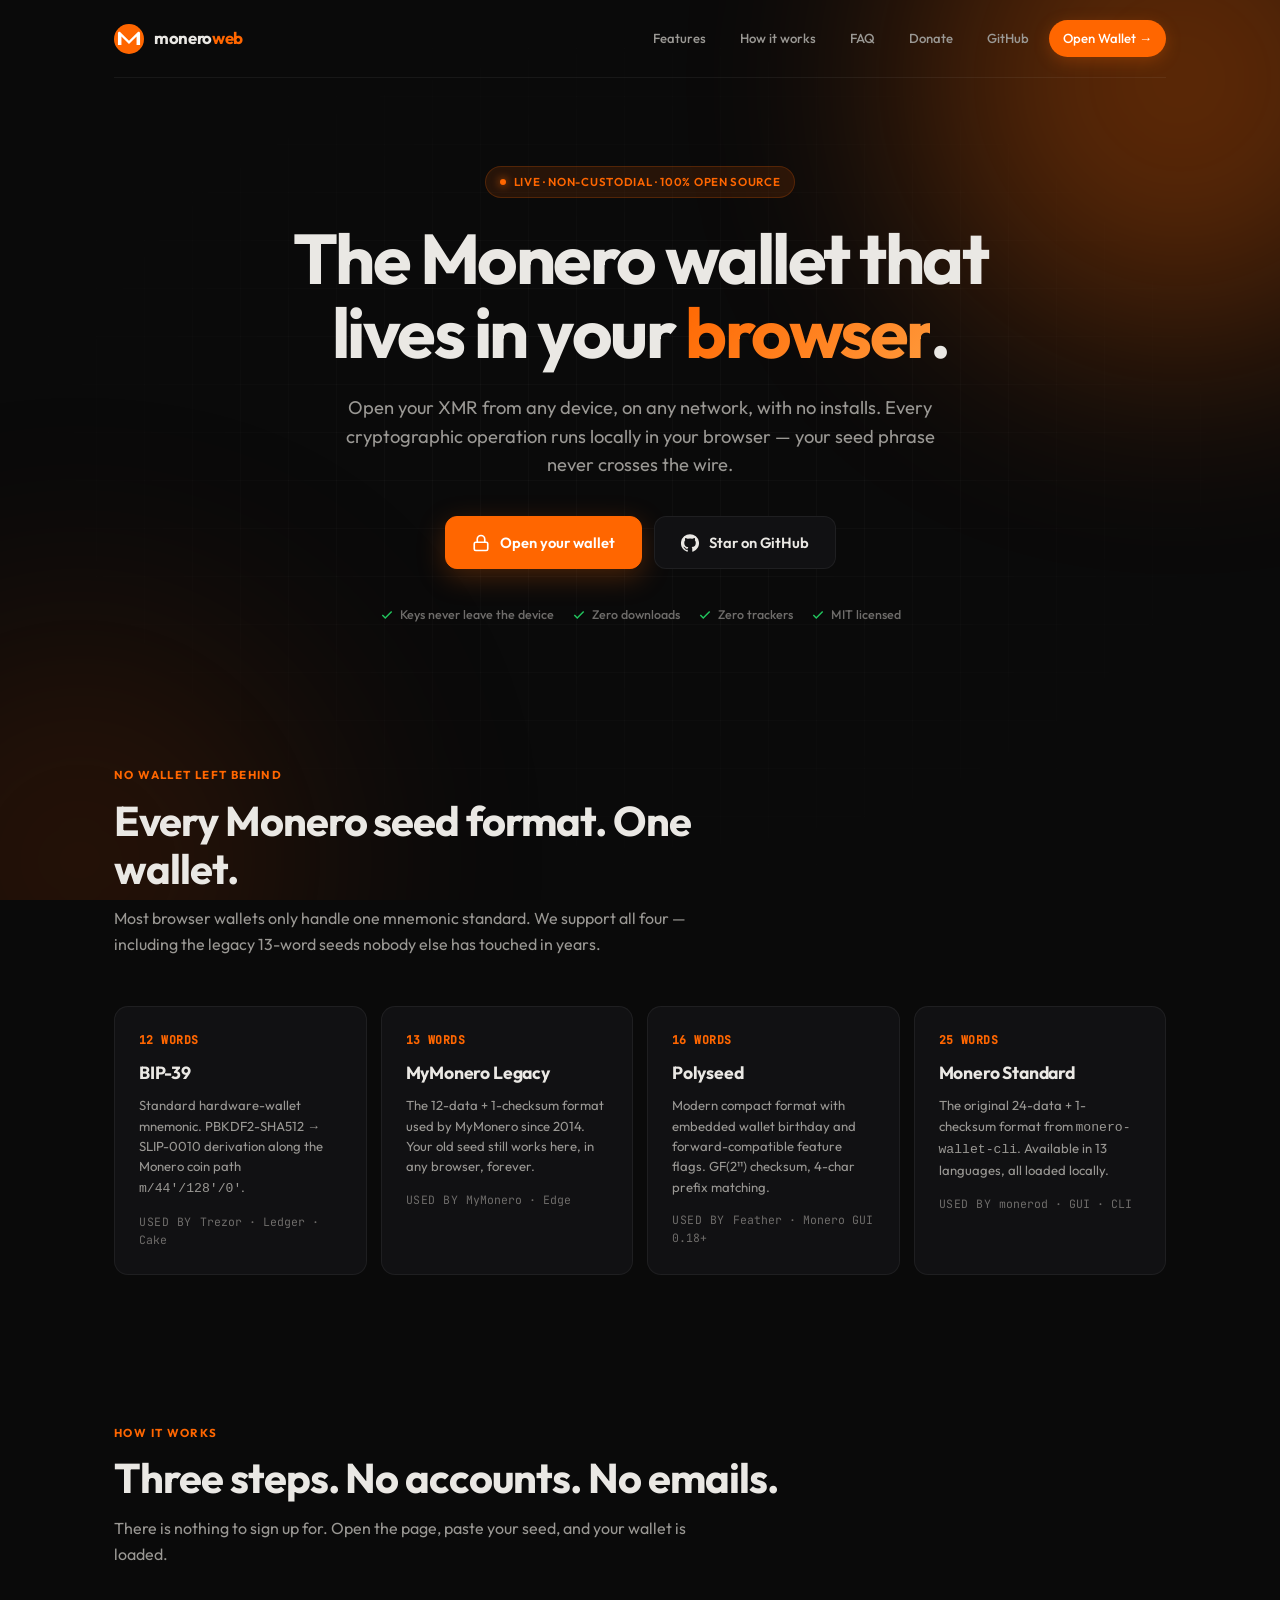
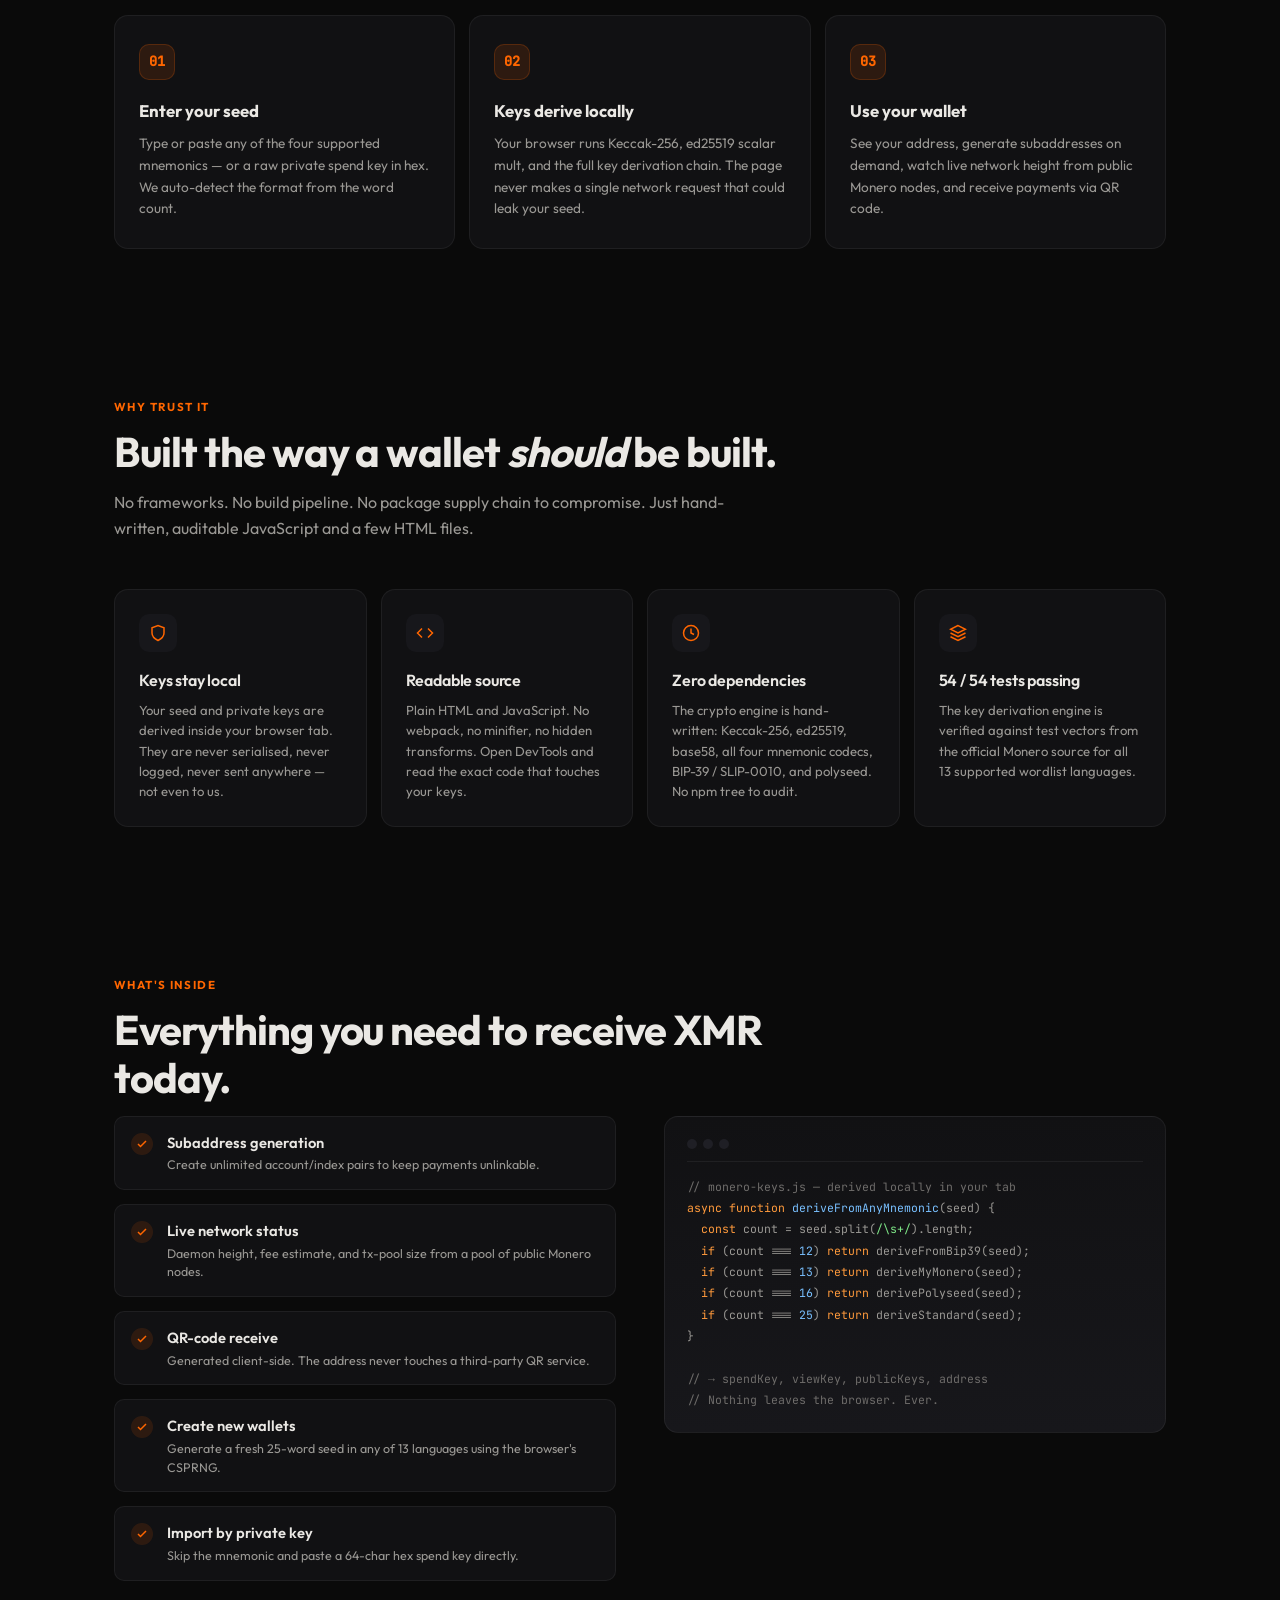
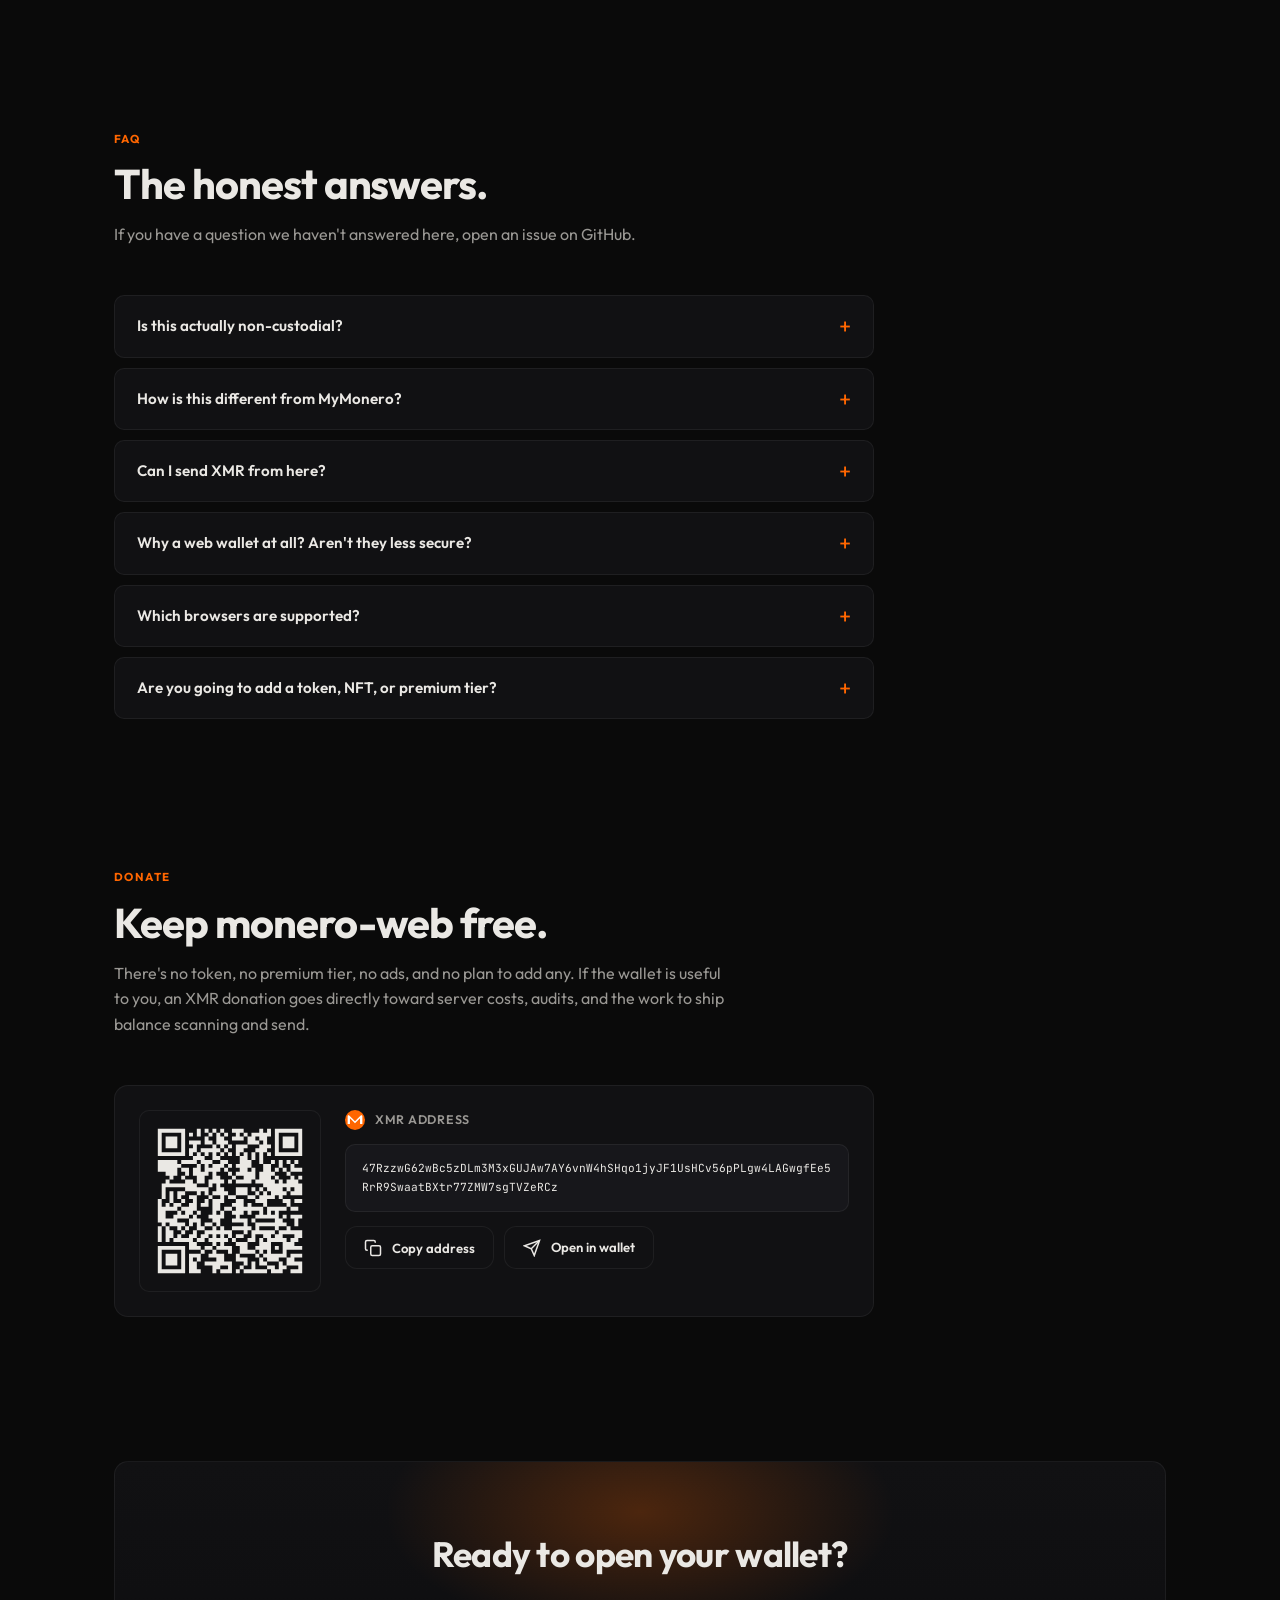
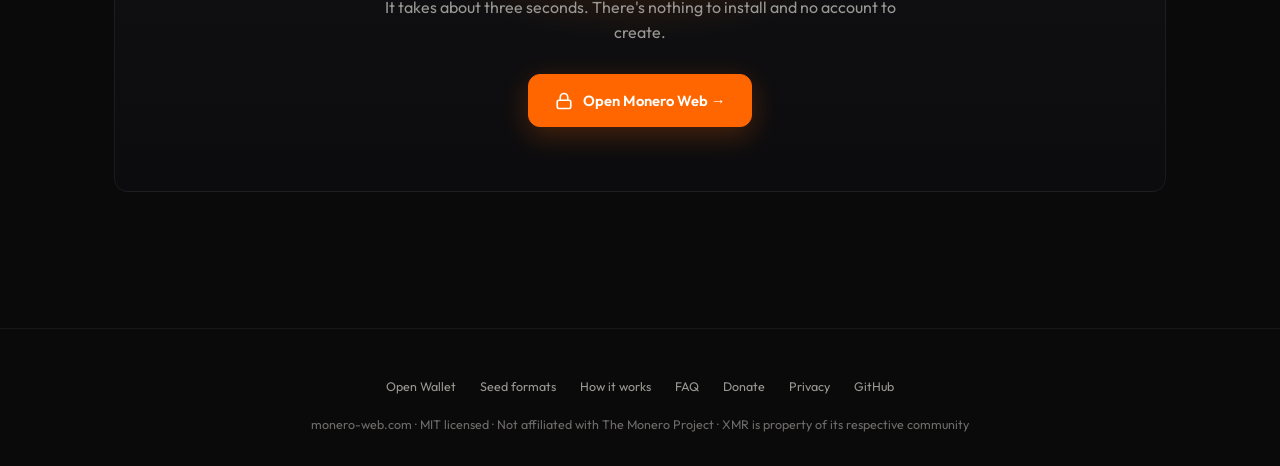
==== index.html @ bb3ee14b "seo: add sitemap.xml + robots.txt - sitemap.xml lists /, /verify, /privacy with appropriate change  " ====
<!DOCTYPE html>
<html lang="en">
<head>
<meta charset="UTF-8">
<meta name="viewport" content="width=device-width, initial-scale=1.0">
<title>Monero Web — Open-Source XMR Wallet in your Browser</title>
<meta name="description" content="A non-custodial Monero wallet that runs entirely in your browser. Supports BIP-39, MyMonero 13-word, Polyseed 16-word and standard 25-word seeds. Open source. No downloads. Your keys never leave your device.">
<meta name="keywords" content="monero wallet, xmr web wallet, monero browser wallet, mymonero alternative, polyseed, bip39 monero, non-custodial monero, open source xmr">
<link rel="canonical" href="https://monero-web.com">
<link rel="sitemap" type="application/xml" href="/sitemap.xml">

<meta property="og:title" content="Monero Web — Open-Source XMR Wallet in your Browser">
<meta property="og:description" content="Access your Monero from any browser. Four seed formats. Non-custodial. Open source. Zero downloads.">
<meta property="og:url" content="https://monero-web.com">
<meta property="og:type" content="website">
<meta property="og:image" content="https://monero-web.com/assets/social-card.png">
<meta property="og:image:width" content="1200">
<meta property="og:image:height" content="630">
<meta property="og:image:alt" content="monero-web — non-custodial Monero wallet in your browser. Supports BIP-39, MyMonero, Polyseed, and 25-word standard seeds.">
<meta name="twitter:card" content="summary_large_image">
<meta name="twitter:image" content="https://monero-web.com/assets/social-card.png">

<script type="application/ld+json">
{
  "@context": "https://schema.org",
  "@type": "WebApplication",
  "name": "Monero Web",
  "url": "https://monero-web.com",
  "applicationCategory": "FinanceApplication",
  "operatingSystem": "Any modern browser",
  "offers": { "@type": "Offer", "price": "0", "priceCurrency": "USD" },
  "isAccessibleForFree": true
}
</script>

<link rel="icon" type="image/svg+xml" href="data:image/svg+xml,%3Csvg viewBox='0 0 256 256' xmlns='http://www.w3.org/2000/svg'%3E%3Ccircle cx='128' cy='128' r='128' fill='%23ff6600'/%3E%3Cpath d='M63.5 178.2V105.7l64.5 64.5 64.5-64.5v72.5h29.8v-99.9c0-6.7-5.4-12.1-12.1-12.1-3.2 0-6.3 1.3-8.6 3.5L128 143.3 54.4 69.7c-2.3-2.3-5.3-3.5-8.6-3.5-6.7 0-12.1 5.4-12.1 12.1v99.9h29.8z' fill='%23fff'/%3E%3C/svg%3E">
<link rel="stylesheet" href="/fonts/fonts.css">

<style>
:root {
  --bg:#0a0a0a; --surface:#111113; --surface-2:#17171b; --surface-3:#1f1f25;
  --border:rgba(255,255,255,0.06); --border-strong:rgba(255,255,255,0.12);
  --text:#eae8e4; --text-mid:#9a9894; --text-dim:#6e6c6a;
  --xmr:#ff6600; --xmr-dim:rgba(255,102,0,0.12); --xmr-glow:rgba(255,102,0,0.25);
  --success:#22c55e; --radius:14px; --radius-sm:10px;
}
*{margin:0;padding:0;box-sizing:border-box}
/* Stop the I-beam text caret from appearing on decorative UI when clicked.
   Re-enable selection for actual content people may want to copy. */
body{user-select:none;-webkit-user-select:none;cursor:default}
input,textarea{user-select:text;-webkit-user-select:text;cursor:text}
code,pre,.preview,.faq p{user-select:text;-webkit-user-select:text;cursor:text}
button,a,.btn,.faq summary{cursor:pointer}
html{background:var(--bg);color:var(--text);font-family:'Outfit',sans-serif;font-size:16px;-webkit-font-smoothing:antialiased;scroll-behavior:smooth}
body{min-height:100dvh;display:flex;flex-direction:column;overflow-x:hidden;line-height:1.6}
a{color:inherit;text-decoration:none}
img,svg{display:block}

.container{width:100%;max-width:1100px;margin:0 auto;padding:0 24px}

/* ── Ambient background ── */
.ambient{position:fixed;inset:0;z-index:0;pointer-events:none;overflow:hidden}
.orb{position:absolute;border-radius:50%;filter:blur(120px);opacity:.35}
.orb-1{width:520px;height:520px;background:#ff6600;top:-180px;right:-160px}
.orb-2{width:480px;height:480px;background:#7c2d00;bottom:-200px;left:-160px;opacity:.25}
.grid-bg{position:fixed;inset:0;z-index:1;background-image:linear-gradient(rgba(255,255,255,0.025) 1px,transparent 1px),linear-gradient(90deg,rgba(255,255,255,0.025) 1px,transparent 1px);background-size:48px 48px;mask-image:radial-gradient(ellipse at center,#000 25%,transparent 75%);pointer-events:none}

.page{position:relative;z-index:2;flex:1;display:flex;flex-direction:column}

/* ── Nav ── */
nav{padding:20px 0;display:flex;align-items:center;justify-content:space-between;border-bottom:1px solid var(--border)}
.logo{display:flex;align-items:center;gap:10px}
.logo svg{width:30px;height:30px}
.logo-text{font-size:1.05rem;font-weight:700;letter-spacing:-0.02em}
.logo-text span{color:var(--xmr)}
.nav-right{display:flex;align-items:center;gap:6px}
.nav-right a{color:var(--text-mid);font-size:.82rem;font-weight:500;padding:8px 14px;border-radius:100px;transition:all .25s}
.nav-right a:hover{color:var(--text);background:var(--surface-2)}
.nav-right a.cta{background:var(--xmr);color:#fff;box-shadow:0 4px 16px var(--xmr-glow)}
.nav-right a.cta:hover{background:#e85d00}

/* ── Hero ── */
.hero{padding:88px 0 64px;text-align:center}
.hero-badge{display:inline-flex;align-items:center;gap:8px;background:var(--xmr-dim);border:1px solid rgba(255,102,0,0.2);color:var(--xmr);font-size:.72rem;font-weight:600;padding:6px 14px;border-radius:100px;margin-bottom:24px;text-transform:uppercase;letter-spacing:.06em}
.hero-badge .dot{width:6px;height:6px;border-radius:50%;background:var(--xmr);box-shadow:0 0 8px var(--xmr)}
.hero h1{font-size:clamp(2.4rem,6vw,4.4rem);font-weight:800;letter-spacing:-0.035em;line-height:1.05;margin-bottom:24px}
.hero h1 .accent{background:linear-gradient(135deg,#ff6600 0%,#ff9a3c 100%);-webkit-background-clip:text;background-clip:text;color:transparent}
.hero p.lead{font-size:1.15rem;color:var(--text-mid);max-width:620px;margin:0 auto 36px;line-height:1.55}
.hero-cta{display:flex;gap:12px;justify-content:center;flex-wrap:wrap;margin-bottom:36px}
.btn{display:inline-flex;align-items:center;gap:10px;padding:14px 26px;border-radius:12px;font-family:'Outfit',sans-serif;font-size:.92rem;font-weight:600;cursor:pointer;border:1px solid var(--border);transition:all .25s;text-decoration:none}
.btn svg{width:18px;height:18px}
.btn-primary{background:var(--xmr);border-color:var(--xmr);color:#fff;box-shadow:0 8px 28px var(--xmr-glow)}
.btn-primary:hover{background:#e85d00;transform:translateY(-1px)}
.btn-ghost{background:var(--surface);color:var(--text)}
.btn-ghost:hover{background:var(--surface-2);border-color:var(--border-strong)}
.trust-strip{display:flex;gap:18px;justify-content:center;flex-wrap:wrap;color:var(--text-dim);font-size:.78rem;font-weight:500}
.trust-strip span{display:inline-flex;align-items:center;gap:6px}
.trust-strip svg{width:14px;height:14px;color:var(--success)}

/* ── Section ── */
section{padding:72px 0;position:relative}
.section-eyebrow{display:inline-block;font-size:.72rem;color:var(--xmr);font-weight:700;text-transform:uppercase;letter-spacing:.12em;margin-bottom:12px}
.section-title{font-size:clamp(1.8rem,3.5vw,2.6rem);font-weight:700;letter-spacing:-0.025em;line-height:1.15;margin-bottom:14px;max-width:680px}
.section-sub{color:var(--text-mid);font-size:1rem;max-width:620px;margin-bottom:48px}

/* ── Seed-format grid ── */
.seed-grid{display:grid;grid-template-columns:repeat(auto-fit,minmax(240px,1fr));gap:14px}
.seed-card{background:var(--surface);border:1px solid var(--border);border-radius:var(--radius);padding:24px;transition:all .25s;position:relative;overflow:hidden}
.seed-card:hover{border-color:var(--border-strong);transform:translateY(-2px)}
.seed-card .num{font-family:'JetBrains Mono',monospace;font-size:.72rem;color:var(--xmr);font-weight:600;margin-bottom:10px;letter-spacing:.04em}
.seed-card h3{font-size:1.1rem;font-weight:700;margin-bottom:8px;letter-spacing:-0.01em}
.seed-card p{font-size:.82rem;color:var(--text-mid);line-height:1.55;margin-bottom:14px}
.seed-card .users{font-size:.72rem;color:var(--text-dim);font-family:'JetBrains Mono',monospace}
.seed-card .users::before{content:"used by  ";color:var(--text-dim);text-transform:uppercase;letter-spacing:.05em}

/* ── How it works ── */
.steps{display:grid;grid-template-columns:repeat(auto-fit,minmax(260px,1fr));gap:14px}
.step{background:var(--surface);border:1px solid var(--border);border-radius:var(--radius);padding:28px 24px;position:relative}
.step-num{display:flex;align-items:center;justify-content:center;width:36px;height:36px;border-radius:10px;background:var(--xmr-dim);color:var(--xmr);font-weight:700;font-family:'JetBrains Mono',monospace;font-size:.85rem;margin-bottom:18px;border:1px solid rgba(255,102,0,0.2)}
.step h3{font-size:1.05rem;font-weight:700;margin-bottom:8px}
.step p{color:var(--text-mid);font-size:.85rem;line-height:1.6}

/* ── Trust grid ── */
.trust-grid{display:grid;grid-template-columns:repeat(auto-fit,minmax(240px,1fr));gap:14px}
.trust-card{background:var(--surface);border:1px solid var(--border);border-radius:var(--radius);padding:24px}
.trust-card .icon{width:38px;height:38px;border-radius:10px;background:var(--surface-2);display:flex;align-items:center;justify-content:center;margin-bottom:16px;color:var(--xmr)}
.trust-card .icon svg{width:18px;height:18px}
.trust-card h3{font-size:1rem;font-weight:600;margin-bottom:6px;letter-spacing:-0.01em}
.trust-card p{font-size:.82rem;color:var(--text-mid);line-height:1.55}

/* ── Feature list ── */
.features-row{display:grid;grid-template-columns:1fr 1fr;gap:48px;align-items:start}
@media (max-width:780px){.features-row{grid-template-columns:1fr;gap:24px}}
.feature-list{display:flex;flex-direction:column;gap:14px}
.feature-item{display:flex;gap:14px;padding:14px 16px;background:var(--surface);border:1px solid var(--border);border-radius:var(--radius-sm)}
.feature-item .check{flex-shrink:0;width:22px;height:22px;border-radius:50%;background:var(--xmr-dim);color:var(--xmr);display:flex;align-items:center;justify-content:center;margin-top:2px}
.feature-item .check svg{width:12px;height:12px}
.feature-item h4{font-size:.92rem;font-weight:600;margin-bottom:2px}
.feature-item p{font-size:.78rem;color:var(--text-mid);line-height:1.5}

/* ── Code preview card ── */
.preview{background:linear-gradient(180deg,var(--surface) 0%,var(--surface-2) 100%);border:1px solid var(--border);border-radius:var(--radius);padding:22px;font-family:'JetBrains Mono',monospace;font-size:.72rem;color:var(--text-mid);line-height:1.85;position:relative}
.preview .preview-bar{display:flex;gap:6px;margin-bottom:14px;padding-bottom:12px;border-bottom:1px solid var(--border)}
.preview .preview-bar i{width:10px;height:10px;border-radius:50%;background:var(--surface-3)}
.preview .k{color:#ff9a3c}
.preview .s{color:#7ee787}
.preview .c{color:var(--text-dim)}
.preview .v{color:#79c0ff}

/* ── FAQ ── */
.faq{display:flex;flex-direction:column;gap:10px;max-width:760px}
.faq details{background:var(--surface);border:1px solid var(--border);border-radius:var(--radius-sm);padding:18px 22px;transition:border-color .2s}
.faq details[open]{border-color:var(--border-strong)}
.faq summary{cursor:pointer;font-weight:600;font-size:.95rem;list-style:none;display:flex;justify-content:space-between;align-items:center;gap:12px}
.faq summary::-webkit-details-marker{display:none}
.faq summary::after{content:"+";color:var(--xmr);font-size:1.4rem;font-weight:300;line-height:1;transition:transform .2s}
.faq details[open] summary::after{content:"−"}
.faq p{color:var(--text-mid);font-size:.86rem;line-height:1.65;margin-top:12px}
.faq a{color:var(--xmr);border-bottom:1px solid rgba(255,102,0,0.3)}

/* ── Final CTA ── */
.final-cta{text-align:center;background:linear-gradient(180deg,var(--surface) 0%,#0c0c0e 100%);border:1px solid var(--border);border-radius:var(--radius);padding:64px 32px;position:relative;overflow:hidden}
.final-cta::before{content:"";position:absolute;top:-100px;left:50%;transform:translateX(-50%);width:600px;height:300px;background:radial-gradient(ellipse at center,var(--xmr-glow) 0%,transparent 60%);pointer-events:none}
.final-cta > *{position:relative}
.final-cta h2{font-size:clamp(1.6rem,3vw,2.2rem);font-weight:700;letter-spacing:-0.02em;margin-bottom:12px}
.final-cta p{color:var(--text-mid);margin-bottom:28px;max-width:520px;margin-left:auto;margin-right:auto}

/* ── Footer ── */
footer{padding:48px 0 32px;border-top:1px solid var(--border);margin-top:64px;color:var(--text-dim);font-size:.78rem}
.footer-row{display:flex;gap:24px;justify-content:center;flex-wrap:wrap;margin-bottom:18px}
.footer-row a{color:var(--text-mid);transition:color .2s}
.footer-row a:hover{color:var(--text)}
.footer-meta{text-align:center;color:var(--text-dim)}

@media (max-width:640px){
  .donate-card{grid-template-columns:1fr !important;justify-items:center}
  .donate-card > div:first-child{margin:0 auto}
}
@media (max-width:680px){
  .hero{padding:56px 0 40px}
  section{padding:56px 0}
  nav{padding:14px 0}
  .nav-right a:not(.cta){display:none}
}
</style>
</head>
<body>

<div class="ambient"><div class="orb orb-1"></div><div class="orb orb-2"></div></div>
<div class="grid-bg"></div>

<div class="page">

  <!-- ─── NAV ─── -->
  <header>
    <div class="container">
      <nav>
        <a href="/" class="logo">
          <svg viewBox="0 0 256 256"><circle cx="128" cy="128" r="128" fill="#ff6600"/><path d="M63.5 178.2V105.7l64.5 64.5 64.5-64.5v72.5h29.8v-99.9c0-6.7-5.4-12.1-12.1-12.1-3.2 0-6.3 1.3-8.6 3.5L128 143.3 54.4 69.7c-2.3-2.3-5.3-3.5-8.6-3.5-6.7 0-12.1 5.4-12.1 12.1v99.9h29.8z" fill="#fff"/></svg>
          <div class="logo-text">monero<span>web</span></div>
        </a>
        <div class="nav-right">
          <a href="#features">Features</a>
          <a href="#how">How it works</a>
          <a href="#faq">FAQ</a>
          <a href="#donate">Donate</a>
          <a href="https://github.com/Medtabka/monero-web" target="_blank" rel="noopener">GitHub</a>
          <a href="/verify" class="cta">Open Wallet →</a>
        </div>
      </nav>
    </div>
  </header>

  <!-- ─── HERO ─── -->
  <section class="hero">
    <div class="container">
      <div class="hero-badge"><span class="dot"></span> Live · Non-Custodial · 100% Open Source</div>
      <h1>The Monero wallet that<br>lives in your <span class="accent">browser</span>.</h1>
      <p class="lead">Open your XMR from any device, on any network, with no installs. Every cryptographic operation runs locally in your browser — your seed phrase never crosses the wire.</p>
      <div class="hero-cta">
        <a href="/verify" class="btn btn-primary">
          <svg fill="none" stroke="currentColor" stroke-width="2.2" viewBox="0 0 24 24"><rect x="3" y="11" width="18" height="11" rx="2"/><path d="M7 11V7a5 5 0 0 1 10 0v4"/></svg>
          Open your wallet
        </a>
        <a href="https://github.com/Medtabka/monero-web" target="_blank" rel="noopener" class="btn btn-ghost">
          <svg fill="currentColor" viewBox="0 0 24 24"><path d="M12 .3a12 12 0 00-3.79 23.4c.6.1.82-.26.82-.58v-2.05c-3.34.73-4.04-1.61-4.04-1.61-.55-1.39-1.34-1.76-1.34-1.76-1.09-.74.08-.73.08-.73 1.21.09 1.84 1.24 1.84 1.24 1.07 1.84 2.81 1.31 3.5 1 .1-.78.42-1.31.76-1.61-2.67-.3-5.47-1.34-5.47-5.95 0-1.31.47-2.39 1.24-3.23-.13-.31-.54-1.54.12-3.21 0 0 1.01-.32 3.3 1.23a11.45 11.45 0 016 0c2.3-1.55 3.3-1.23 3.3-1.23.66 1.67.25 2.9.12 3.21.77.84 1.24 1.92 1.24 3.23 0 4.62-2.81 5.65-5.49 5.94.43.37.81 1.1.81 2.22v3.29c0 .32.22.69.83.58A12 12 0 0012 .3"/></svg>
          Star on GitHub
        </a>
      </div>
      <div class="trust-strip">
        <span><svg fill="none" stroke="currentColor" stroke-width="2.5" viewBox="0 0 24 24"><polyline points="20 6 9 17 4 12"/></svg> Keys never leave the device</span>
        <span><svg fill="none" stroke="currentColor" stroke-width="2.5" viewBox="0 0 24 24"><polyline points="20 6 9 17 4 12"/></svg> Zero downloads</span>
        <span><svg fill="none" stroke="currentColor" stroke-width="2.5" viewBox="0 0 24 24"><polyline points="20 6 9 17 4 12"/></svg> Zero trackers</span>
        <span><svg fill="none" stroke="currentColor" stroke-width="2.5" viewBox="0 0 24 24"><polyline points="20 6 9 17 4 12"/></svg> MIT licensed</span>
      </div>
    </div>
  </section>

  <!-- ─── SEED FORMATS ─── -->
  <section id="formats">
    <div class="container">
      <span class="section-eyebrow">No wallet left behind</span>
      <h2 class="section-title">Every Monero seed format. One wallet.</h2>
      <p class="section-sub">Most browser wallets only handle one mnemonic standard. We support all four — including the legacy 13-word seeds nobody else has touched in years.</p>
      <div class="seed-grid">
        <div class="seed-card">
          <div class="num">12 WORDS</div>
          <h3>BIP-39</h3>
          <p>Standard hardware-wallet mnemonic. PBKDF2-SHA512 → SLIP-0010 derivation along the Monero coin path <code>m/44'/128'/0'</code>.</p>
          <div class="users">Trezor · Ledger · Cake</div>
        </div>
        <div class="seed-card">
          <div class="num">13 WORDS</div>
          <h3>MyMonero Legacy</h3>
          <p>The 12-data + 1-checksum format used by MyMonero since 2014. Your old seed still works here, in any browser, forever.</p>
          <div class="users">MyMonero · Edge</div>
        </div>
        <div class="seed-card">
          <div class="num">16 WORDS</div>
          <h3>Polyseed</h3>
          <p>Modern compact format with embedded wallet birthday and forward-compatible feature flags. GF(2¹¹) checksum, 4-char prefix matching.</p>
          <div class="users">Feather · Monero GUI 0.18+</div>
        </div>
        <div class="seed-card">
          <div class="num">25 WORDS</div>
          <h3>Monero Standard</h3>
          <p>The original 24-data + 1-checksum format from <code>monero-wallet-cli</code>. Available in 13 languages, all loaded locally.</p>
          <div class="users">monerod · GUI · CLI</div>
        </div>
      </div>
    </div>
  </section>

  <!-- ─── HOW IT WORKS ─── -->
  <section id="how">
    <div class="container">
      <span class="section-eyebrow">How it works</span>
      <h2 class="section-title">Three steps. No accounts. No emails.</h2>
      <p class="section-sub">There is nothing to sign up for. Open the page, paste your seed, and your wallet is loaded.</p>
      <div class="steps">
        <div class="step">
          <div class="step-num">01</div>
          <h3>Enter your seed</h3>
          <p>Type or paste any of the four supported mnemonics — or a raw private spend key in hex. We auto-detect the format from the word count.</p>
        </div>
        <div class="step">
          <div class="step-num">02</div>
          <h3>Keys derive locally</h3>
          <p>Your browser runs Keccak-256, ed25519 scalar mult, and the full key derivation chain. The page never makes a single network request that could leak your seed.</p>
        </div>
        <div class="step">
          <div class="step-num">03</div>
          <h3>Use your wallet</h3>
          <p>See your address, generate subaddresses on demand, watch live network height from public Monero nodes, and receive payments via QR code.</p>
        </div>
      </div>
    </div>
  </section>

  <!-- ─── WHY TRUST ─── -->
  <section>
    <div class="container">
      <span class="section-eyebrow">Why trust it</span>
      <h2 class="section-title">Built the way a wallet <em>should</em> be built.</h2>
      <p class="section-sub">No frameworks. No build pipeline. No package supply chain to compromise. Just hand-written, auditable JavaScript and a few HTML files.</p>
      <div class="trust-grid">
        <div class="trust-card">
          <div class="icon"><svg fill="none" stroke="currentColor" stroke-width="2" viewBox="0 0 24 24"><path d="M12 22s8-4 8-10V5l-8-3-8 3v7c0 6 8 10 8 10z"/></svg></div>
          <h3>Keys stay local</h3>
          <p>Your seed and private keys are derived inside your browser tab. They are never serialised, never logged, never sent anywhere — not even to us.</p>
        </div>
        <div class="trust-card">
          <div class="icon"><svg fill="none" stroke="currentColor" stroke-width="2" viewBox="0 0 24 24"><path d="M16 18l6-6-6-6"/><path d="M8 6L2 12l6 6"/></svg></div>
          <h3>Readable source</h3>
          <p>Plain HTML and JavaScript. No webpack, no minifier, no hidden transforms. Open DevTools and read the exact code that touches your keys.</p>
        </div>
        <div class="trust-card">
          <div class="icon"><svg fill="none" stroke="currentColor" stroke-width="2" viewBox="0 0 24 24"><circle cx="12" cy="12" r="10"/><path d="M12 6v6l4 2"/></svg></div>
          <h3>Zero dependencies</h3>
          <p>The crypto engine is hand-written: Keccak-256, ed25519, base58, all four mnemonic codecs, BIP-39 / SLIP-0010, and polyseed. No npm tree to audit.</p>
        </div>
        <div class="trust-card">
          <div class="icon"><svg fill="none" stroke="currentColor" stroke-width="2" viewBox="0 0 24 24"><path d="M12 2L2 7l10 5 10-5-10-5z"/><path d="M2 17l10 5 10-5"/><path d="M2 12l10 5 10-5"/></svg></div>
          <h3>54 / 54 tests passing</h3>
          <p>The key derivation engine is verified against test vectors from the official Monero source for all 13 supported wordlist languages.</p>
        </div>
      </div>
    </div>
  </section>

  <!-- ─── FEATURES ─── -->
  <section id="features">
    <div class="container">
      <span class="section-eyebrow">What's inside</span>
      <h2 class="section-title">Everything you need to receive XMR today.</h2>
      <div class="features-row">
        <div class="feature-list">
          <div class="feature-item">
            <div class="check"><svg fill="none" stroke="currentColor" stroke-width="3" viewBox="0 0 24 24"><polyline points="20 6 9 17 4 12"/></svg></div>
            <div><h4>Subaddress generation</h4><p>Create unlimited account/index pairs to keep payments unlinkable.</p></div>
          </div>
          <div class="feature-item">
            <div class="check"><svg fill="none" stroke="currentColor" stroke-width="3" viewBox="0 0 24 24"><polyline points="20 6 9 17 4 12"/></svg></div>
            <div><h4>Live network status</h4><p>Daemon height, fee estimate, and tx-pool size from a pool of public Monero nodes.</p></div>
          </div>
          <div class="feature-item">
            <div class="check"><svg fill="none" stroke="currentColor" stroke-width="3" viewBox="0 0 24 24"><polyline points="20 6 9 17 4 12"/></svg></div>
            <div><h4>QR-code receive</h4><p>Generated client-side. The address never touches a third-party QR service.</p></div>
          </div>
          <div class="feature-item">
            <div class="check"><svg fill="none" stroke="currentColor" stroke-width="3" viewBox="0 0 24 24"><polyline points="20 6 9 17 4 12"/></svg></div>
            <div><h4>Create new wallets</h4><p>Generate a fresh 25-word seed in any of 13 languages using the browser's CSPRNG.</p></div>
          </div>
          <div class="feature-item">
            <div class="check"><svg fill="none" stroke="currentColor" stroke-width="3" viewBox="0 0 24 24"><polyline points="20 6 9 17 4 12"/></svg></div>
            <div><h4>Import by private key</h4><p>Skip the mnemonic and paste a 64-char hex spend key directly.</p></div>
          </div>
        </div>
        <div class="preview">
          <div class="preview-bar"><i></i><i></i><i></i></div>
<span class="c">// monero-keys.js — derived locally in your tab</span><br>
<span class="k">async function</span> <span class="v">deriveFromAnyMnemonic</span>(seed) {<br>
&nbsp;&nbsp;<span class="k">const</span> count = seed.split(<span class="s">/\s+/</span>).length;<br>
&nbsp;&nbsp;<span class="k">if</span> (count === <span class="v">12</span>) <span class="k">return</span> deriveFromBip39(seed);<br>
&nbsp;&nbsp;<span class="k">if</span> (count === <span class="v">13</span>) <span class="k">return</span> deriveMyMonero(seed);<br>
&nbsp;&nbsp;<span class="k">if</span> (count === <span class="v">16</span>) <span class="k">return</span> derivePolyseed(seed);<br>
&nbsp;&nbsp;<span class="k">if</span> (count === <span class="v">25</span>) <span class="k">return</span> deriveStandard(seed);<br>
}<br><br>
<span class="c">// → spendKey, viewKey, publicKeys, address</span><br>
<span class="c">// Nothing leaves the browser. Ever.</span>
        </div>
      </div>
    </div>
  </section>

  <!-- ─── FAQ ─── -->
  <section id="faq">
    <div class="container">
      <span class="section-eyebrow">FAQ</span>
      <h2 class="section-title">The honest answers.</h2>
      <p class="section-sub">If you have a question we haven't answered here, open an issue on GitHub.</p>

      <div class="faq">
        <details>
          <summary>Is this actually non-custodial?</summary>
          <p>Yes. Your seed and private keys never leave your browser tab. The wallet only talks to the network for read-only RPC calls (block height, fee estimate) — and those calls don't include any of your keys. You can verify this in DevTools → Network.</p>
        </details>
        <details>
          <summary>How is this different from MyMonero?</summary>
          <p>MyMonero is a light-wallet service: a server scans the blockchain on your behalf using your view key. We don't run any server. Right now we don't yet do output scanning at all — see "Can I send XMR?" below — but the trade-off is that we never see your view key either.</p>
        </details>
        <details>
          <summary>Can I send XMR from here?</summary>
          <p>Not yet. Sending Monero requires scanning the blockchain to find your spendable outputs, then constructing a ring-signature transaction client-side. We're building this in two stages: first an opt-in light-wallet integration (your view key, a server you can self-host), then full WebAssembly-based scanning so the whole thing runs in your tab. For now, you can <strong>receive</strong> XMR safely.</p>
        </details>
        <details>
          <summary>Why a web wallet at all? Aren't they less secure?</summary>
          <p>A web wallet you can read the source of is no less secure than a desktop app you can read the source of — both run code the developer wrote on hardware you control. The real risk with web wallets is supply-chain compromise. We mitigate that by having zero npm dependencies, no build pipeline, and serving static files with a strict CSP. You can also clone the repo and serve it locally.</p>
        </details>
        <details>
          <summary>Which browsers are supported?</summary>
          <p>Anything modern with SubtleCrypto and BigInt — Chrome, Firefox, Safari, Brave, Edge, Tor Browser. No special permissions, no extensions.</p>
        </details>
        <details>
          <summary>Are you going to add a token, NFT, or premium tier?</summary>
          <p>No. The wallet is MIT-licensed, free, and will stay that way. There is no token, no fee, no premium plan. If you want to support the project, star it on GitHub or contribute code.</p>
        </details>
      </div>
    </div>
  </section>

  <!-- ─── DONATE ─── -->
  <section id="donate">
    <div class="container">
      <span class="section-eyebrow">Donate</span>
      <h2 class="section-title">Keep monero-web free.</h2>
      <p class="section-sub">There's no token, no premium tier, no ads, and no plan to add any. If the wallet is useful to you, an XMR donation goes directly toward server costs, audits, and the work to ship balance scanning and send.</p>
      <div class="donate-card" style="background:var(--surface);border:1px solid var(--border);border-radius:var(--radius);padding:24px;max-width:760px;display:grid;grid-template-columns:auto 1fr;gap:24px;align-items:start">
        <div style="background:#111113;padding:10px;border-radius:10px;border:1px solid var(--border);flex-shrink:0">
          <img src="/donation-qr.svg" alt="Monero donation QR code" width="160" height="160" style="display:block;width:160px;height:160px">
        </div>
        <div style="min-width:0">
        <div style="display:flex;align-items:center;gap:10px;margin-bottom:14px">
          <svg width="20" height="20" viewBox="0 0 256 256"><circle cx="128" cy="128" r="128" fill="#ff6600"/><path d="M63.5 178.2V105.7l64.5 64.5 64.5-64.5v72.5h29.8v-99.9c0-6.7-5.4-12.1-12.1-12.1-3.2 0-6.3 1.3-8.6 3.5L128 143.3 54.4 69.7c-2.3-2.3-5.3-3.5-8.6-3.5-6.7 0-12.1 5.4-12.1 12.1v99.9h29.8z" fill="#fff"/></svg>
          <span style="font-size:.78rem;color:var(--text-mid);text-transform:uppercase;letter-spacing:.06em;font-weight:600">XMR address</span>
        </div>
        <div id="donate-addr" style="font-family:'JetBrains Mono',monospace;font-size:.7rem;color:var(--text);word-break:break-all;line-height:1.7;padding:14px 16px;background:var(--surface-2);border:1px solid var(--border);border-radius:10px;cursor:pointer;user-select:text;-webkit-user-select:text" title="Click to copy">47RzzwG62wBc5zDLm3M3xGUJAw7AY6vnW4hSHqo1jyJF1UsHCv56pPLgw4LAGwgfEe5RrR9SwaatBXtr77ZMW7sgTVZeRCz</div>
        <div style="display:flex;gap:10px;margin-top:14px;flex-wrap:wrap">
          <button id="donate-copy" class="btn btn-ghost" style="padding:10px 18px;font-size:.82rem">
            <svg fill="none" stroke="currentColor" stroke-width="2" viewBox="0 0 24 24"><rect x="9" y="9" width="13" height="13" rx="2"/><path d="M5 15H4a2 2 0 0 1-2-2V4a2 2 0 0 1 2-2h9a2 2 0 0 1 2 2v1"/></svg>
            Copy address
          </button>
          <a class="btn btn-ghost" href="monero:47RzzwG62wBc5zDLm3M3xGUJAw7AY6vnW4hSHqo1jyJF1UsHCv56pPLgw4LAGwgfEe5RrR9SwaatBXtr77ZMW7sgTVZeRCz" style="padding:10px 18px;font-size:.82rem">
            <svg fill="none" stroke="currentColor" stroke-width="2" viewBox="0 0 24 24"><path d="M22 2L11 13"/><path d="M22 2L15 22L11 13L2 9L22 2Z"/></svg>
            Open in wallet
          </a>
        </div>
        <div id="donate-toast" style="display:none;margin-top:10px;font-size:.75rem;color:var(--success)">Address copied to clipboard.</div>
        </div>
      </div>
    </div>
  </section>

  <script src="/js/index-page.js"></script>

  <!-- ─── FINAL CTA ─── -->
  <section>
    <div class="container">
      <div class="final-cta">
        <h2>Ready to open your wallet?</h2>
        <p>It takes about three seconds. There's nothing to install and no account to create.</p>
        <a href="/verify" class="btn btn-primary">
          <svg fill="none" stroke="currentColor" stroke-width="2.2" viewBox="0 0 24 24"><rect x="3" y="11" width="18" height="11" rx="2"/><path d="M7 11V7a5 5 0 0 1 10 0v4"/></svg>
          Open Monero Web →
        </a>
      </div>
    </div>
  </section>

  <footer>
    <div class="container">
      <div class="footer-row">
        <a href="/verify">Open Wallet</a>
        <a href="#formats">Seed formats</a>
        <a href="#how">How it works</a>
        <a href="#faq">FAQ</a>
        <a href="#donate">Donate</a>
        <a href="/privacy">Privacy</a>
        <a href="https://github.com/Medtabka/monero-web" target="_blank" rel="noopener">GitHub</a>
      </div>
      <div class="footer-meta">monero-web.com · MIT licensed · Not affiliated with The Monero Project · XMR is property of its respective community</div>
    </div>
  </footer>
</div>

</body>
</html>
---- fonts/fonts.css ----
/* cyrillic-ext */
@font-face {
  font-family: 'JetBrains Mono';
  font-style: normal;
  font-weight: 400;
  font-display: swap;
  src: url(d2761cb6ca3b.woff2) format('woff2');
  unicode-range: U+0460-052F, U+1C80-1C8A, U+20B4, U+2DE0-2DFF, U+A640-A69F, U+FE2E-FE2F;
}
/* cyrillic */
@font-face {
  font-family: 'JetBrains Mono';
  font-style: normal;
  font-weight: 400;
  font-display: swap;
  src: url(028edbf56089.woff2) format('woff2');
  unicode-range: U+0301, U+0400-045F, U+0490-0491, U+04B0-04B1, U+2116;
}
/* greek */
@font-face {
  font-family: 'JetBrains Mono';
  font-style: normal;
  font-weight: 400;
  font-display: swap;
  src: url(db1e206703a9.woff2) format('woff2');
  unicode-range: U+0370-0377, U+037A-037F, U+0384-038A, U+038C, U+038E-03A1, U+03A3-03FF;
}
/* vietnamese */
@font-face {
  font-family: 'JetBrains Mono';
  font-style: normal;
  font-weight: 400;
  font-display: swap;
  src: url(acf87d8659d5.woff2) format('woff2');
  unicode-range: U+0102-0103, U+0110-0111, U+0128-0129, U+0168-0169, U+01A0-01A1, U+01AF-01B0, U+0300-0301, U+0303-0304, U+0308-0309, U+0323, U+0329, U+1EA0-1EF9, U+20AB;
}
/* latin-ext */
@font-face {
  font-family: 'JetBrains Mono';
  font-style: normal;
  font-weight: 400;
  font-display: swap;
  src: url(c8b23d7bdfd9.woff2) format('woff2');
  unicode-range: U+0100-02BA, U+02BD-02C5, U+02C7-02CC, U+02CE-02D7, U+02DD-02FF, U+0304, U+0308, U+0329, U+1D00-1DBF, U+1E00-1E9F, U+1EF2-1EFF, U+2020, U+20A0-20AB, U+20AD-20C0, U+2113, U+2C60-2C7F, U+A720-A7FF;
}
/* latin */
@font-face {
  font-family: 'JetBrains Mono';
  font-style: normal;
  font-weight: 400;
  font-display: swap;
  src: url(0a7197f9e2dd.woff2) format('woff2');
  unicode-range: U+0000-00FF, U+0131, U+0152-0153, U+02BB-02BC, U+02C6, U+02DA, U+02DC, U+0304, U+0308, U+0329, U+2000-206F, U+20AC, U+2122, U+2191, U+2193, U+2212, U+2215, U+FEFF, U+FFFD;
}
/* cyrillic-ext */
@font-face {
  font-family: 'JetBrains Mono';
  font-style: normal;
  font-weight: 500;
  font-display: swap;
  src: url(d2761cb6ca3b.woff2) format('woff2');
  unicode-range: U+0460-052F, U+1C80-1C8A, U+20B4, U+2DE0-2DFF, U+A640-A69F, U+FE2E-FE2F;
}
/* cyrillic */
@font-face {
  font-family: 'JetBrains Mono';
  font-style: normal;
  font-weight: 500;
  font-display: swap;
  src: url(028edbf56089.woff2) format('woff2');
  unicode-range: U+0301, U+0400-045F, U+0490-0491, U+04B0-04B1, U+2116;
}
/* greek */
@font-face {
  font-family: 'JetBrains Mono';
  font-style: normal;
  font-weight: 500;
  font-display: swap;
  src: url(db1e206703a9.woff2) format('woff2');
  unicode-range: U+0370-0377, U+037A-037F, U+0384-038A, U+038C, U+038E-03A1, U+03A3-03FF;
}
/* vietnamese */
@font-face {
  font-family: 'JetBrains Mono';
  font-style: normal;
  font-weight: 500;
  font-display: swap;
  src: url(acf87d8659d5.woff2) format('woff2');
  unicode-range: U+0102-0103, U+0110-0111, U+0128-0129, U+0168-0169, U+01A0-01A1, U+01AF-01B0, U+0300-0301, U+0303-0304, U+0308-0309, U+0323, U+0329, U+1EA0-1EF9, U+20AB;
}
/* latin-ext */
@font-face {
  font-family: 'JetBrains Mono';
  font-style: normal;
  font-weight: 500;
  font-display: swap;
  src: url(c8b23d7bdfd9.woff2) format('woff2');
  unicode-range: U+0100-02BA, U+02BD-02C5, U+02C7-02CC, U+02CE-02D7, U+02DD-02FF, U+0304, U+0308, U+0329, U+1D00-1DBF, U+1E00-1E9F, U+1EF2-1EFF, U+2020, U+20A0-20AB, U+20AD-20C0, U+2113, U+2C60-2C7F, U+A720-A7FF;
}
/* latin */
@font-face {
  font-family: 'JetBrains Mono';
  font-style: normal;
  font-weight: 500;
  font-display: swap;
  src: url(0a7197f9e2dd.woff2) format('woff2');
  unicode-range: U+0000-00FF, U+0131, U+0152-0153, U+02BB-02BC, U+02C6, U+02DA, U+02DC, U+0304, U+0308, U+0329, U+2000-206F, U+20AC, U+2122, U+2191, U+2193, U+2212, U+2215, U+FEFF, U+FFFD;
}
/* latin-ext */
@font-face {
  font-family: 'Outfit';
  font-style: normal;
  font-weight: 400;
  font-display: swap;
  src: url(feaf43e855ca.woff2) format('woff2');
  unicode-range: U+0100-02BA, U+02BD-02C5, U+02C7-02CC, U+02CE-02D7, U+02DD-02FF, U+0304, U+0308, U+0329, U+1D00-1DBF, U+1E00-1E9F, U+1EF2-1EFF, U+2020, U+20A0-20AB, U+20AD-20C0, U+2113, U+2C60-2C7F, U+A720-A7FF;
}
/* latin */
@font-face {
  font-family: 'Outfit';
  font-style: normal;
  font-weight: 400;
  font-display: swap;
  src: url(97312486bc63.woff2) format('woff2');
  unicode-range: U+0000-00FF, U+0131, U+0152-0153, U+02BB-02BC, U+02C6, U+02DA, U+02DC, U+0304, U+0308, U+0329, U+2000-206F, U+20AC, U+2122, U+2191, U+2193, U+2212, U+2215, U+FEFF, U+FFFD;
}
/* latin-ext */
@font-face {
  font-family: 'Outfit';
  font-style: normal;
  font-weight: 500;
  font-display: swap;
  src: url(feaf43e855ca.woff2) format('woff2');
  unicode-range: U+0100-02BA, U+02BD-02C5, U+02C7-02CC, U+02CE-02D7, U+02DD-02FF, U+0304, U+0308, U+0329, U+1D00-1DBF, U+1E00-1E9F, U+1EF2-1EFF, U+2020, U+20A0-20AB, U+20AD-20C0, U+2113, U+2C60-2C7F, U+A720-A7FF;
}
/* latin */
@font-face {
  font-family: 'Outfit';
  font-style: normal;
  font-weight: 500;
  font-display: swap;
  src: url(97312486bc63.woff2) format('woff2');
  unicode-range: U+0000-00FF, U+0131, U+0152-0153, U+02BB-02BC, U+02C6, U+02DA, U+02DC, U+0304, U+0308, U+0329, U+2000-206F, U+20AC, U+2122, U+2191, U+2193, U+2212, U+2215, U+FEFF, U+FFFD;
}
/* latin-ext */
@font-face {
  font-family: 'Outfit';
  font-style: normal;
  font-weight: 600;
  font-display: swap;
  src: url(feaf43e855ca.woff2) format('woff2');
  unicode-range: U+0100-02BA, U+02BD-02C5, U+02C7-02CC, U+02CE-02D7, U+02DD-02FF, U+0304, U+0308, U+0329, U+1D00-1DBF, U+1E00-1E9F, U+1EF2-1EFF, U+2020, U+20A0-20AB, U+20AD-20C0, U+2113, U+2C60-2C7F, U+A720-A7FF;
}
/* latin */
@font-face {
  font-family: 'Outfit';
  font-style: normal;
  font-weight: 600;
  font-display: swap;
  src: url(97312486bc63.woff2) format('woff2');
  unicode-range: U+0000-00FF, U+0131, U+0152-0153, U+02BB-02BC, U+02C6, U+02DA, U+02DC, U+0304, U+0308, U+0329, U+2000-206F, U+20AC, U+2122, U+2191, U+2193, U+2212, U+2215, U+FEFF, U+FFFD;
}
/* latin-ext */
@font-face {
  font-family: 'Outfit';
  font-style: normal;
  font-weight: 700;
  font-display: swap;
  src: url(feaf43e855ca.woff2) format('woff2');
  unicode-range: U+0100-02BA, U+02BD-02C5, U+02C7-02CC, U+02CE-02D7, U+02DD-02FF, U+0304, U+0308, U+0329, U+1D00-1DBF, U+1E00-1E9F, U+1EF2-1EFF, U+2020, U+20A0-20AB, U+20AD-20C0, U+2113, U+2C60-2C7F, U+A720-A7FF;
}
/* latin */
@font-face {
  font-family: 'Outfit';
  font-style: normal;
  font-weight: 700;
  font-display: swap;
  src: url(97312486bc63.woff2) format('woff2');
  unicode-range: U+0000-00FF, U+0131, U+0152-0153, U+02BB-02BC, U+02C6, U+02DA, U+02DC, U+0304, U+0308, U+0329, U+2000-206F, U+20AC, U+2122, U+2191, U+2193, U+2212, U+2215, U+FEFF, U+FFFD;
}
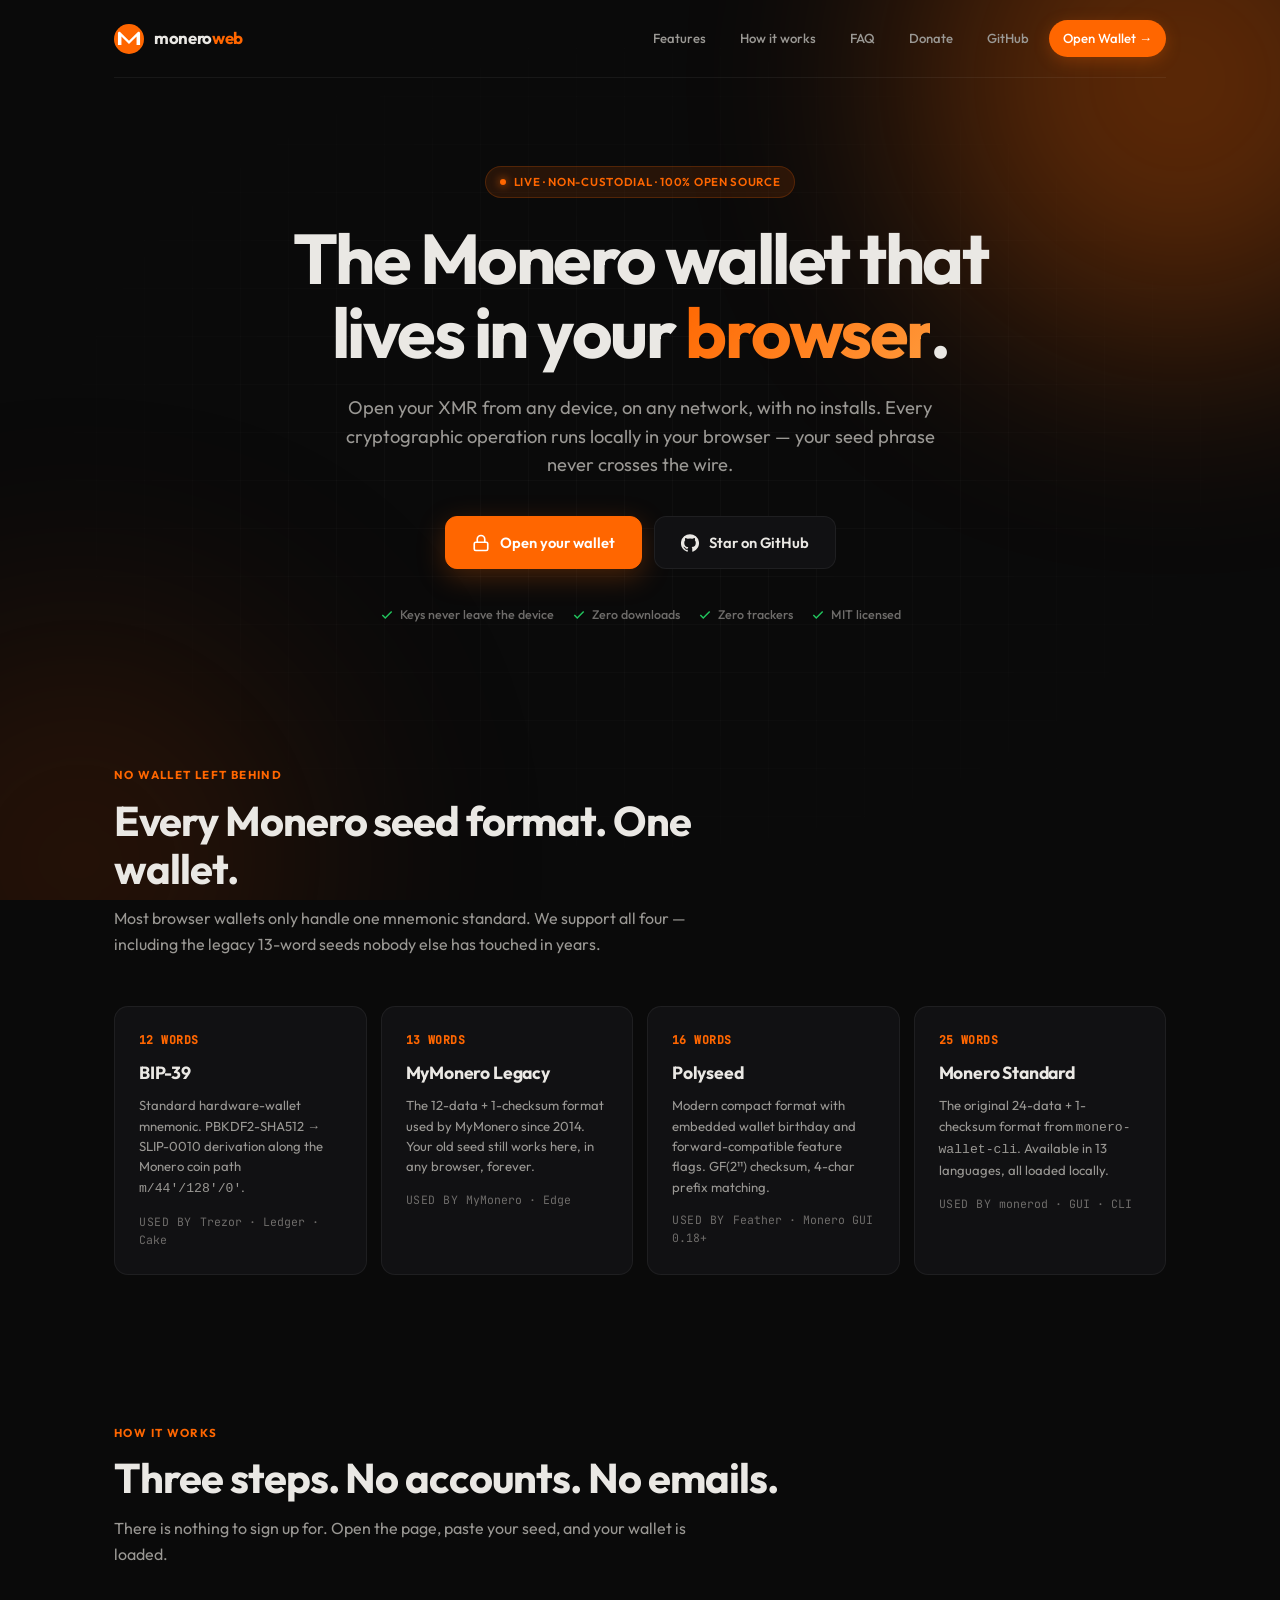
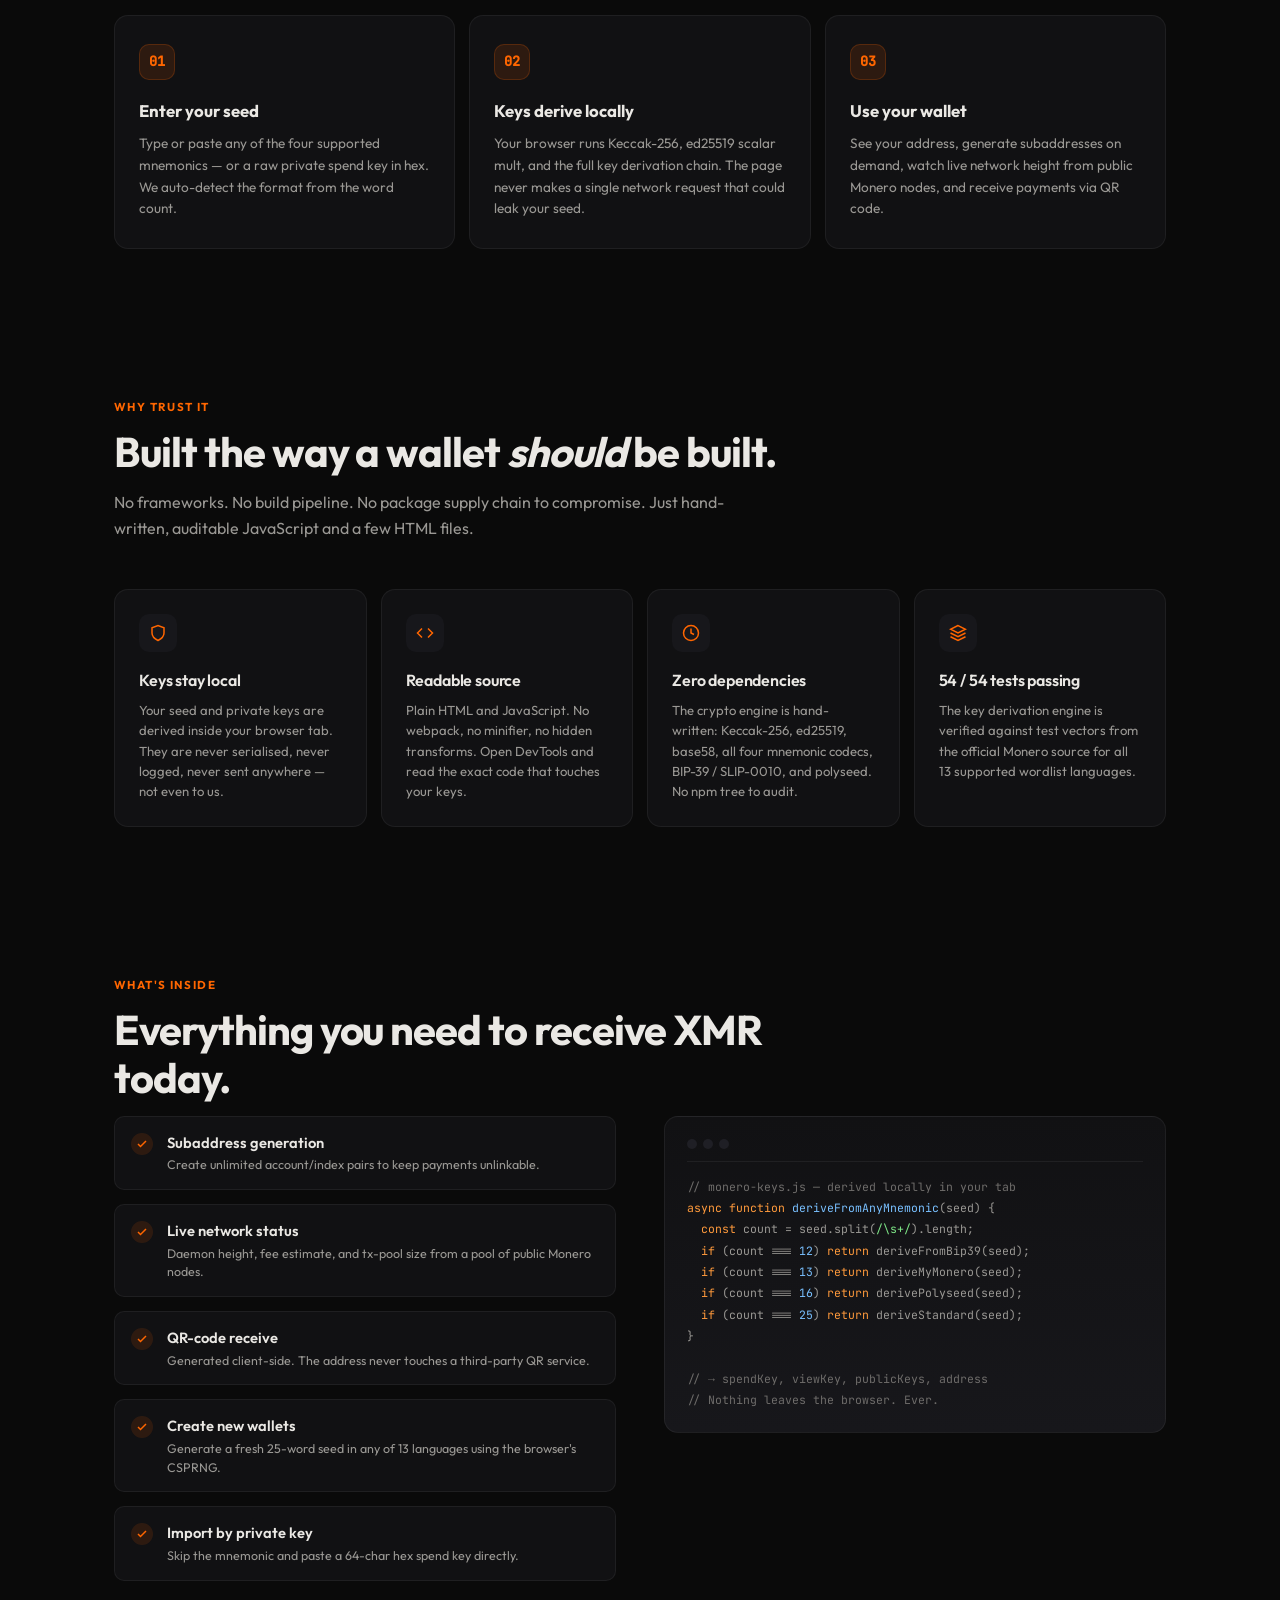
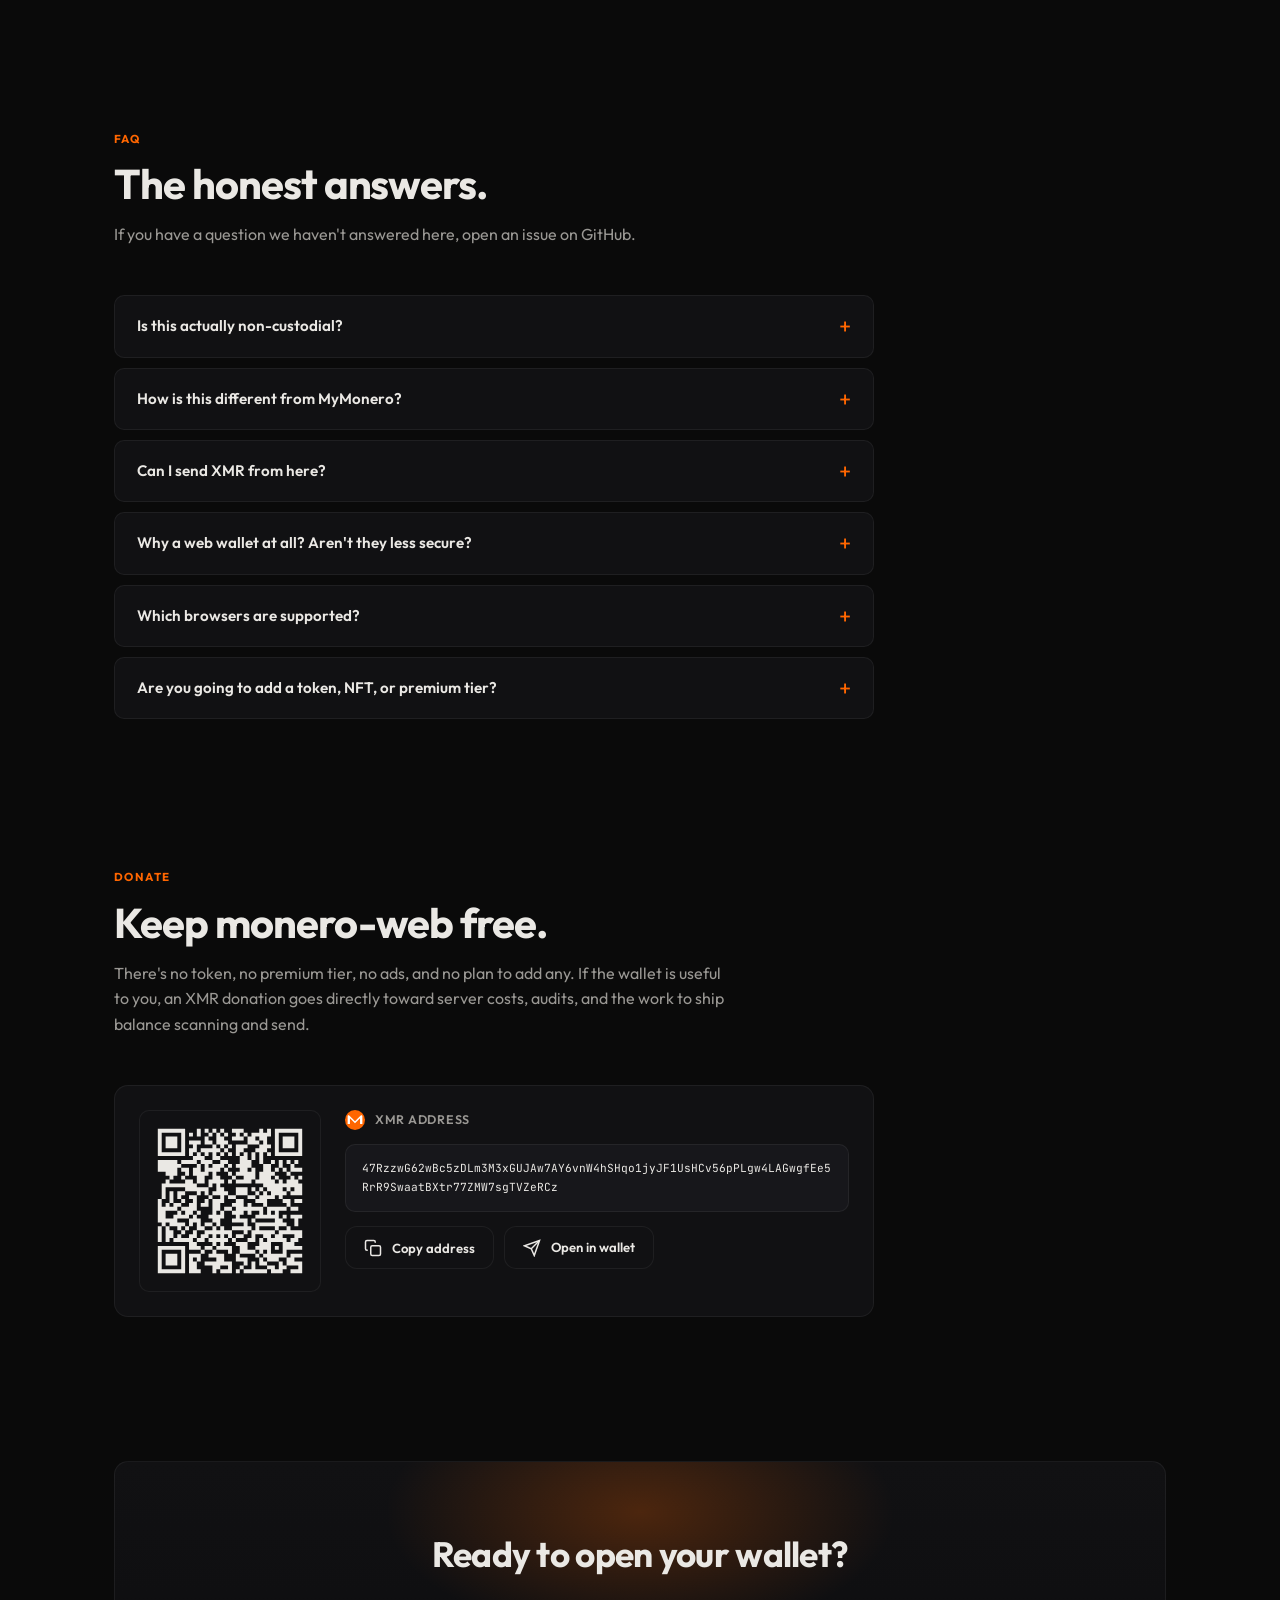
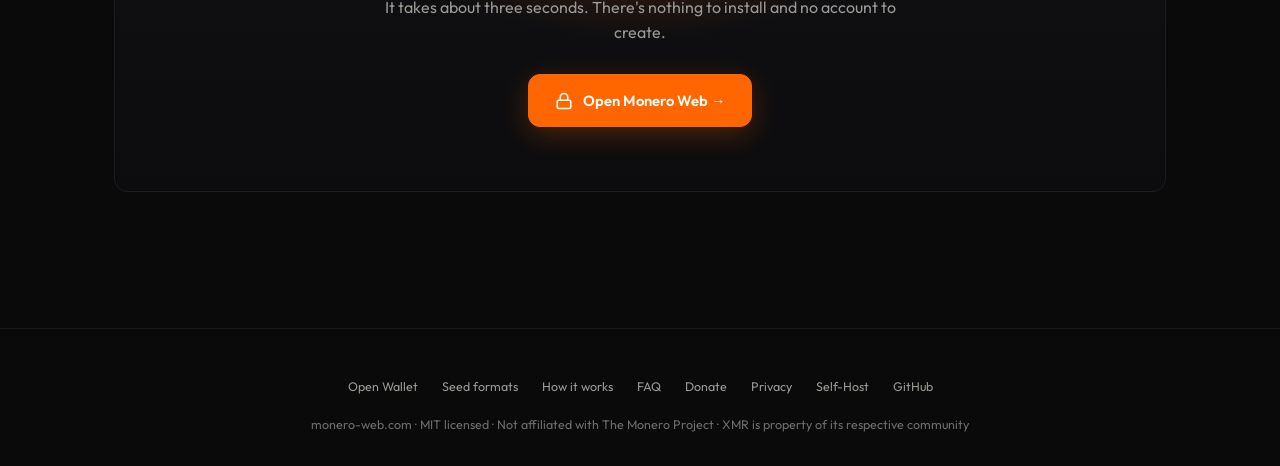
==== commit 6613d034: "feat: add self-host and verify page with nav/sitemap links Adds /self-host explaining how to verify " ====
--- a/index.html
+++ b/index.html
@@ -387,11 +387,11 @@
         </details>
         <details>
           <summary>How is this different from MyMonero?</summary>
-          <p>MyMonero is a light-wallet service: a server scans the blockchain on your behalf using your view key. We don't run any server. Right now we don't yet do output scanning at all — see "Can I send XMR?" below — but the trade-off is that we never see your view key either.</p>
+          <p>MyMonero was a light-wallet service: a server scanned the blockchain on your behalf using your view key. We run the same architecture — our self-hosted light-wallet server (monero-lws) scans the blockchain using your view key so you can see balances and send transactions. Your spend key never leaves your browser. The key difference: our server is self-hosted on infrastructure we control, and the entire stack (site + node + LWS) is open source and self-hostable.</p>
         </details>
         <details>
           <summary>Can I send XMR from here?</summary>
-          <p>Not yet. Sending Monero requires scanning the blockchain to find your spendable outputs, then constructing a ring-signature transaction client-side. We're building this in two stages: first an opt-in light-wallet integration (your view key, a server you can self-host), then full WebAssembly-based scanning so the whole thing runs in your tab. For now, you can <strong>receive</strong> XMR safely.</p>
+          <p>Yes. The wallet uses a light-wallet server (monero-lws, running on our self-hosted VPS) to scan the blockchain for your spendable outputs, then constructs and signs the transaction entirely in your browser using WebAssembly. Your spend key never leaves your browser tab — the server only sees your view key (for scanning) and the final signed transaction hex (for broadcasting). This is the same architecture MyMonero used for 12 years.</p>
         </details>
         <details>
           <summary>Why a web wallet at all? Aren't they less secure?</summary>
@@ -466,6 +466,7 @@
         <a href="#faq">FAQ</a>
         <a href="#donate">Donate</a>
         <a href="/privacy">Privacy</a>
+        <a href="/self-host">Self-Host</a>
         <a href="https://github.com/Medtabka/monero-web" target="_blank" rel="noopener">GitHub</a>
       </div>
       <div class="footer-meta">monero-web.com · MIT licensed · Not affiliated with The Monero Project · XMR is property of its respective community</div>
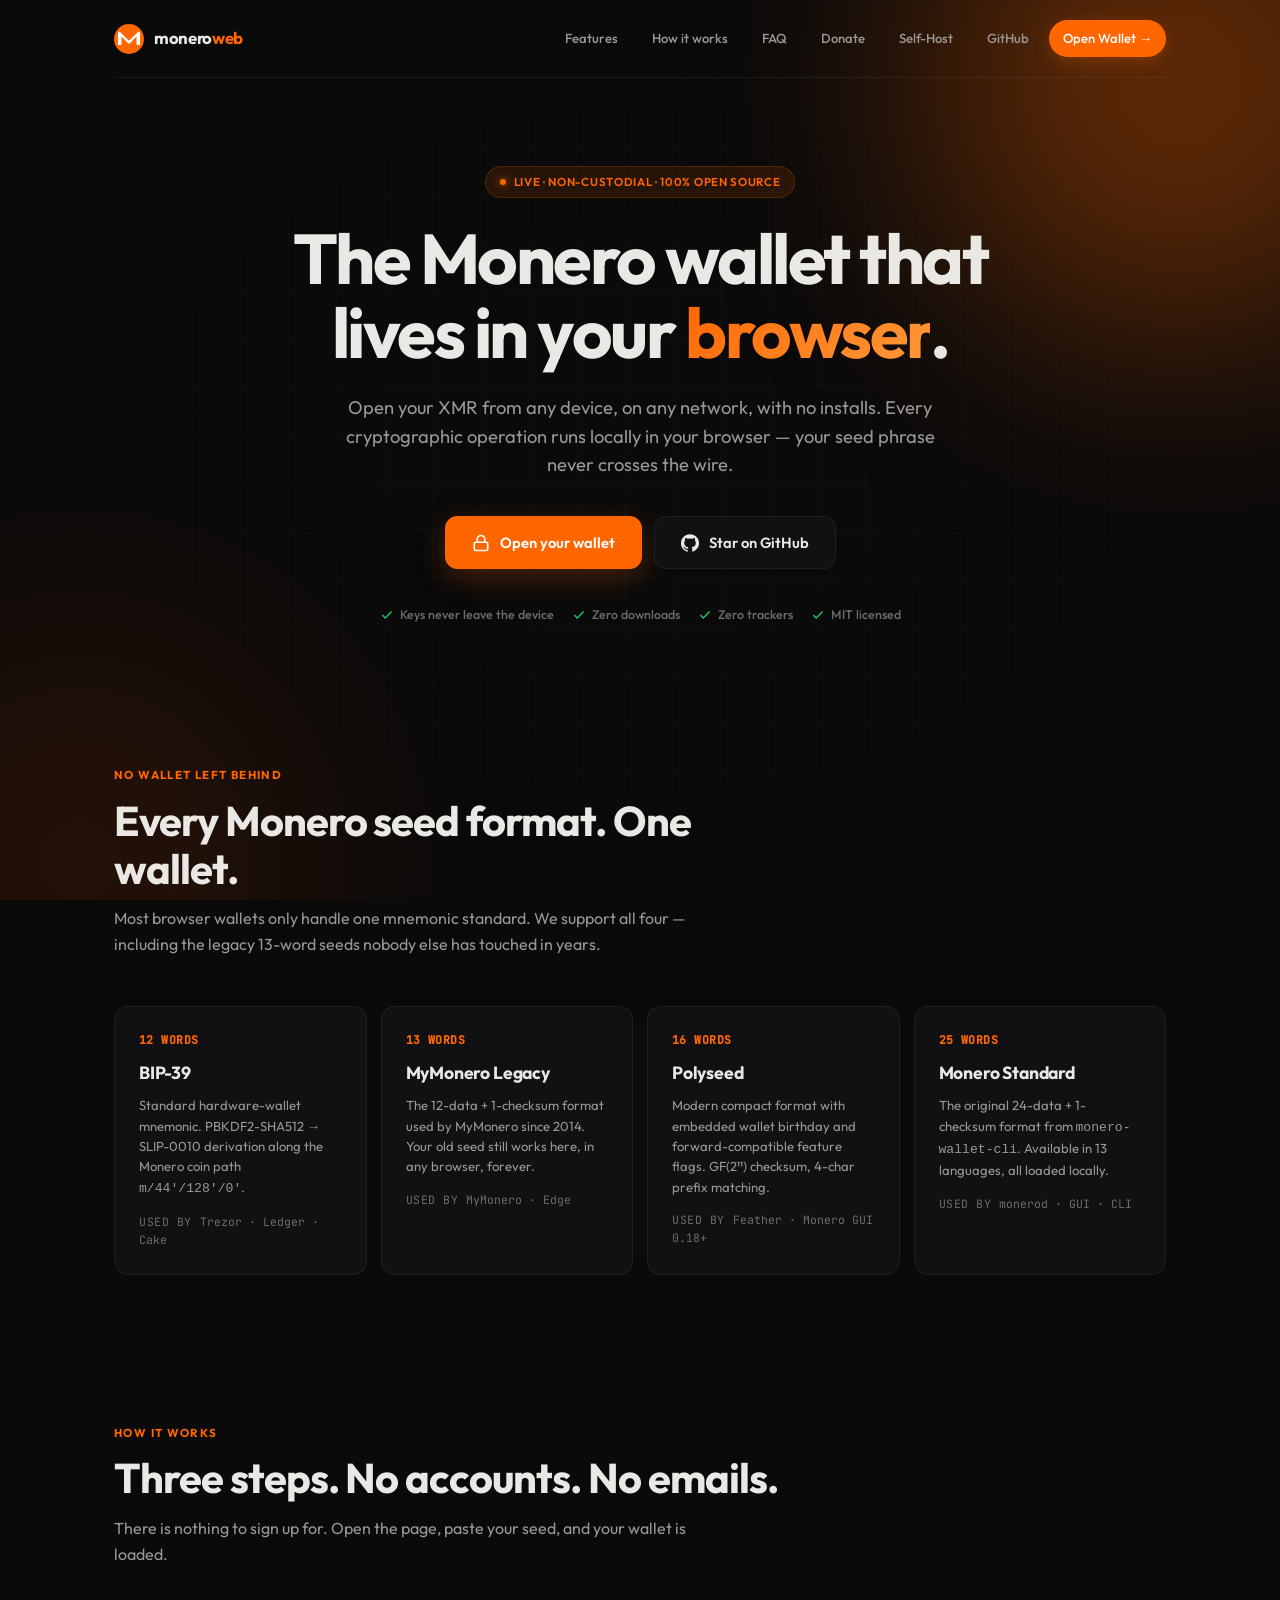
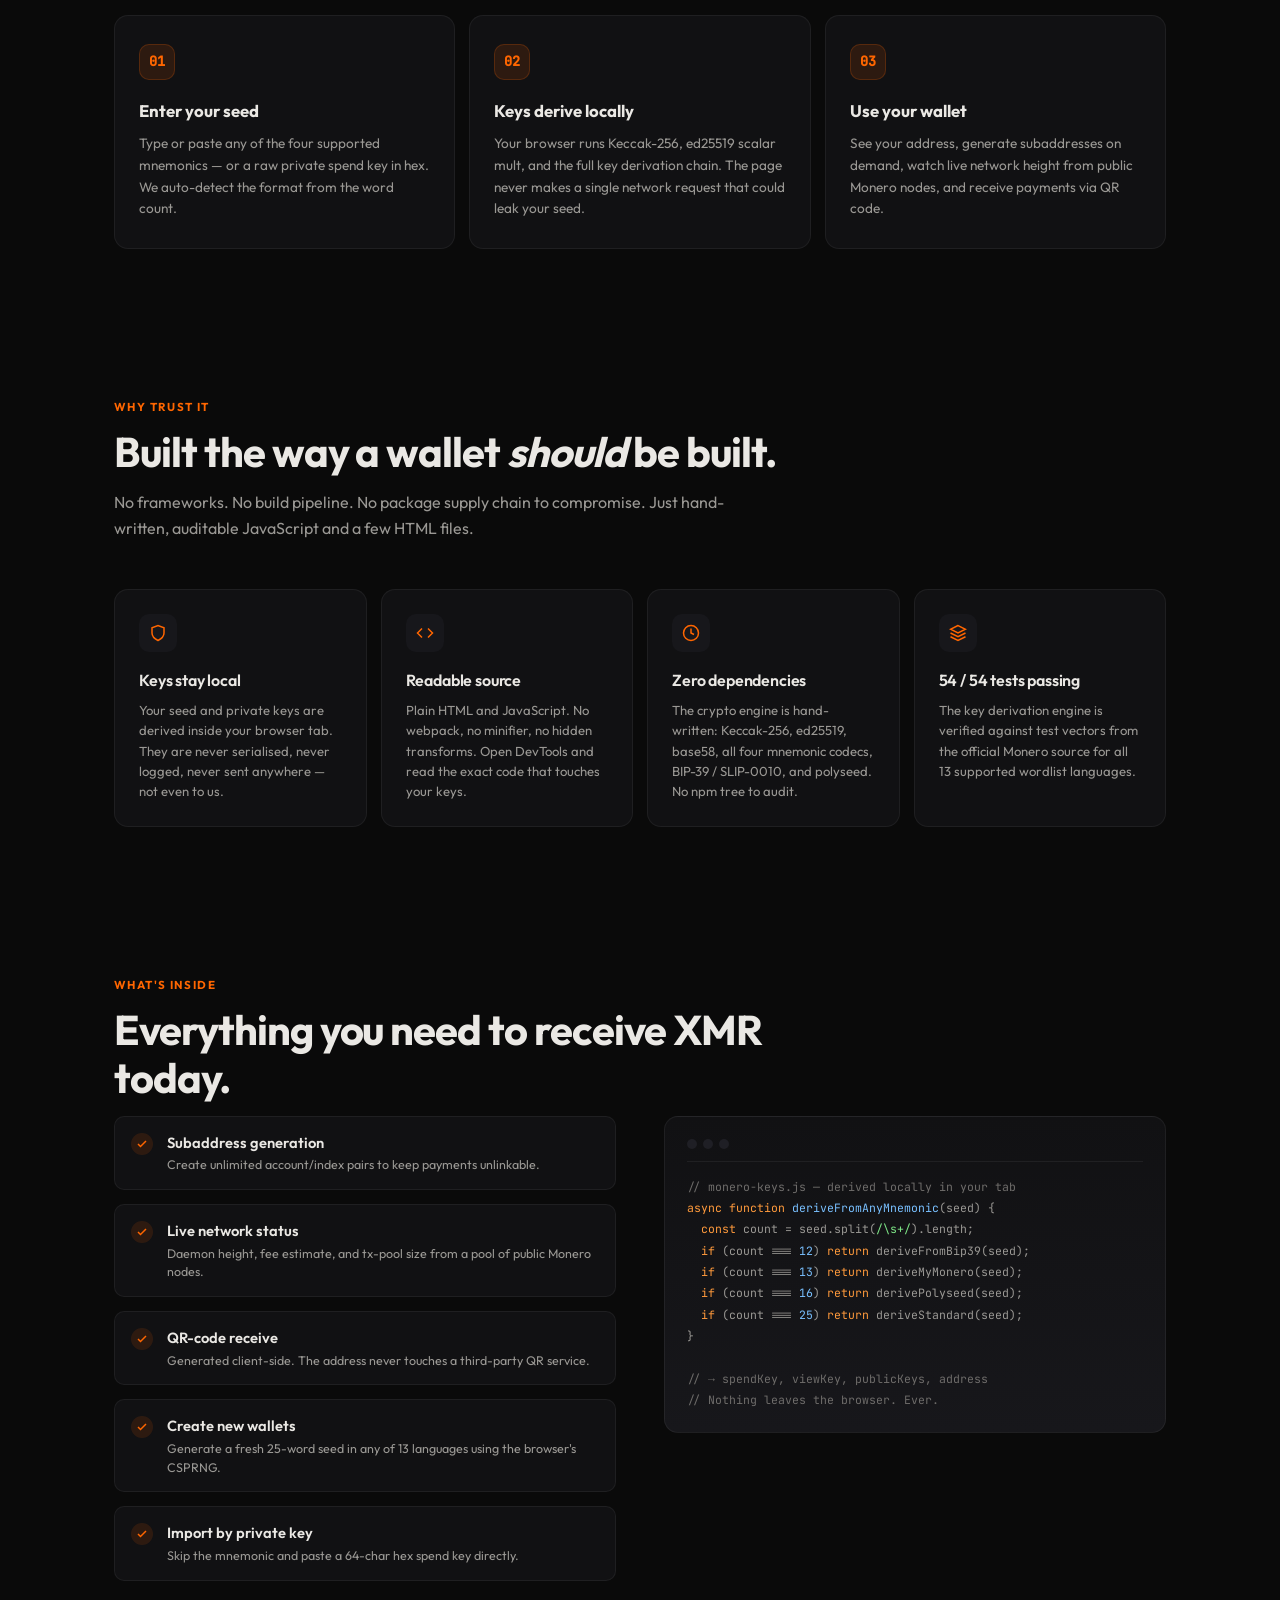
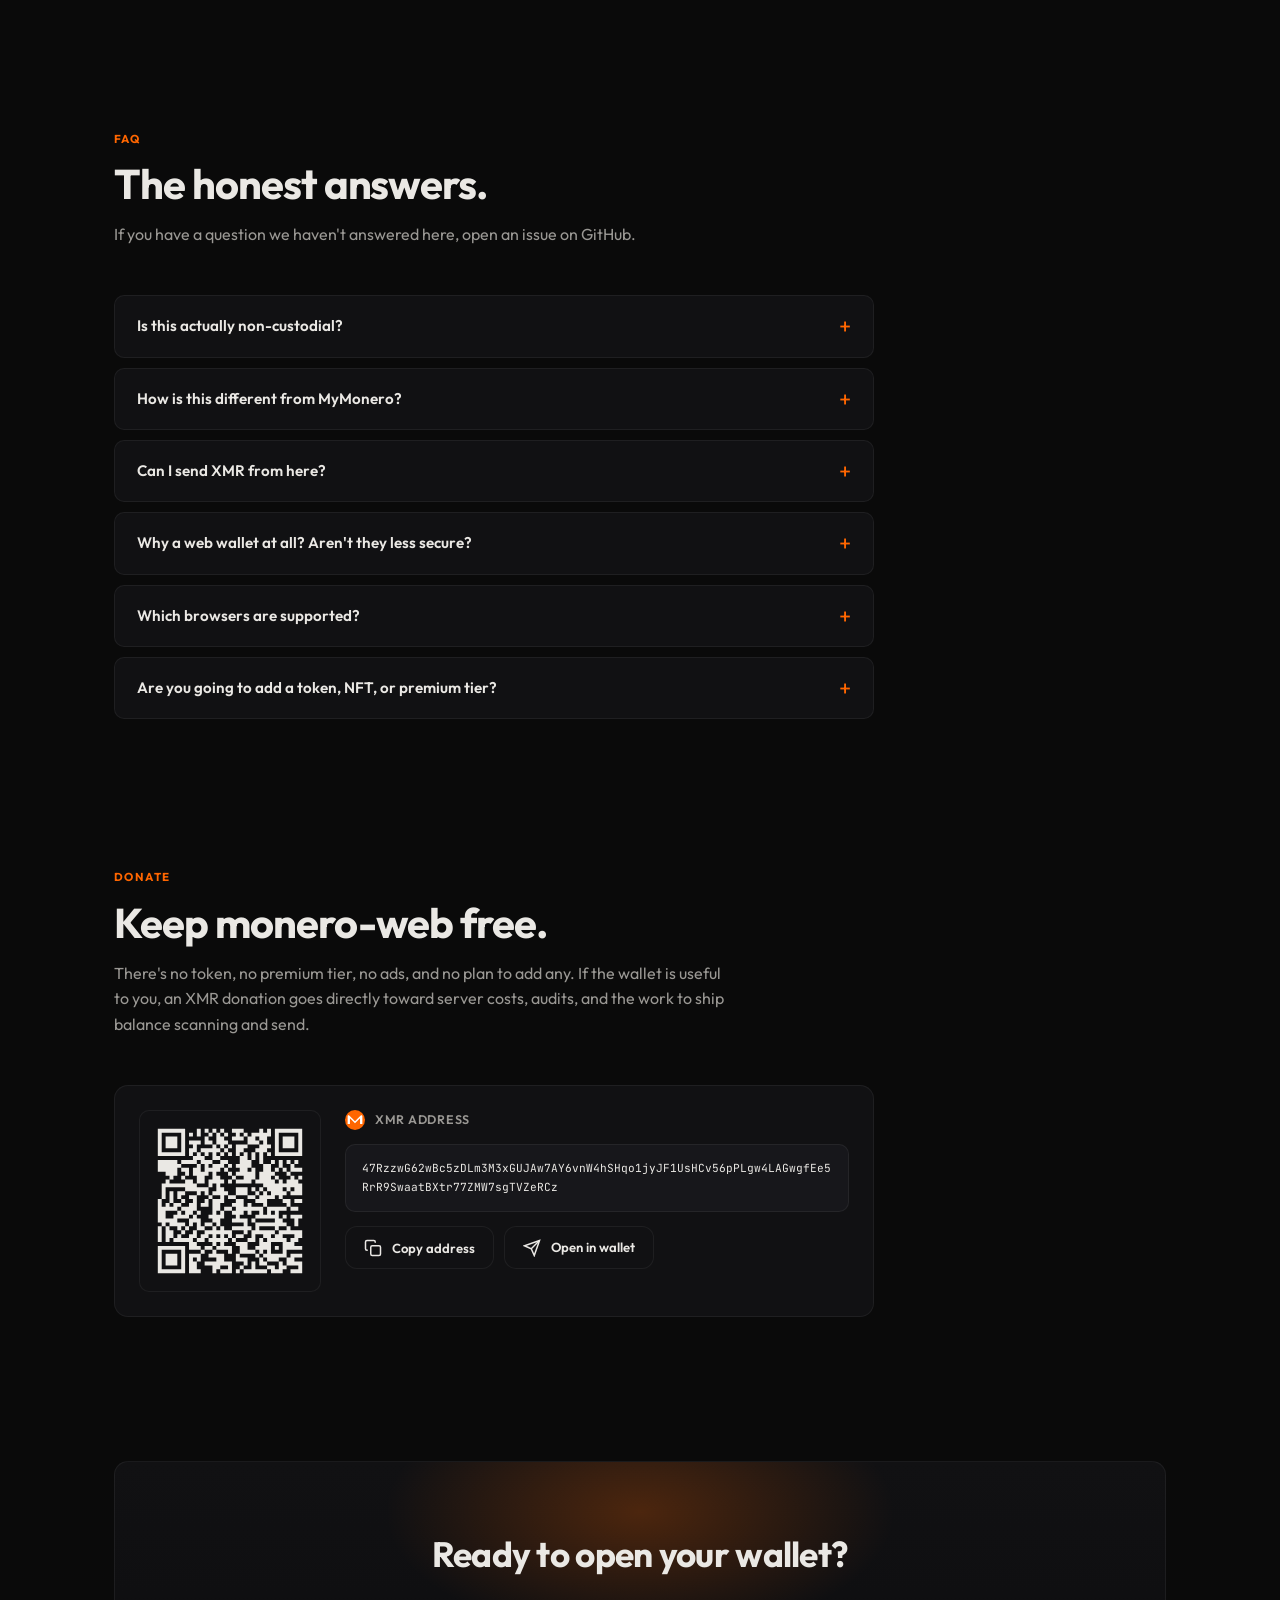
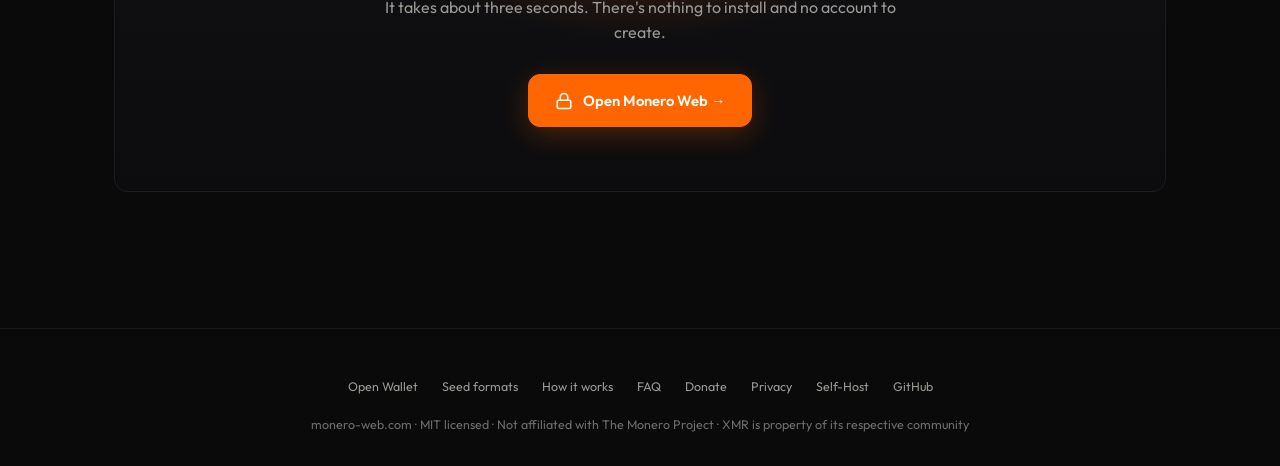
==== commit 49cc1bc6: "fix: add Self-Host link to homepage nav" ====
--- a/index.html
+++ b/index.html
@@ -204,6 +204,7 @@
           <a href="#how">How it works</a>
           <a href="#faq">FAQ</a>
           <a href="#donate">Donate</a>
+          <a href="/self-host">Self-Host</a>
           <a href="https://github.com/Medtabka/monero-web" target="_blank" rel="noopener">GitHub</a>
           <a href="/verify" class="cta">Open Wallet →</a>
         </div>
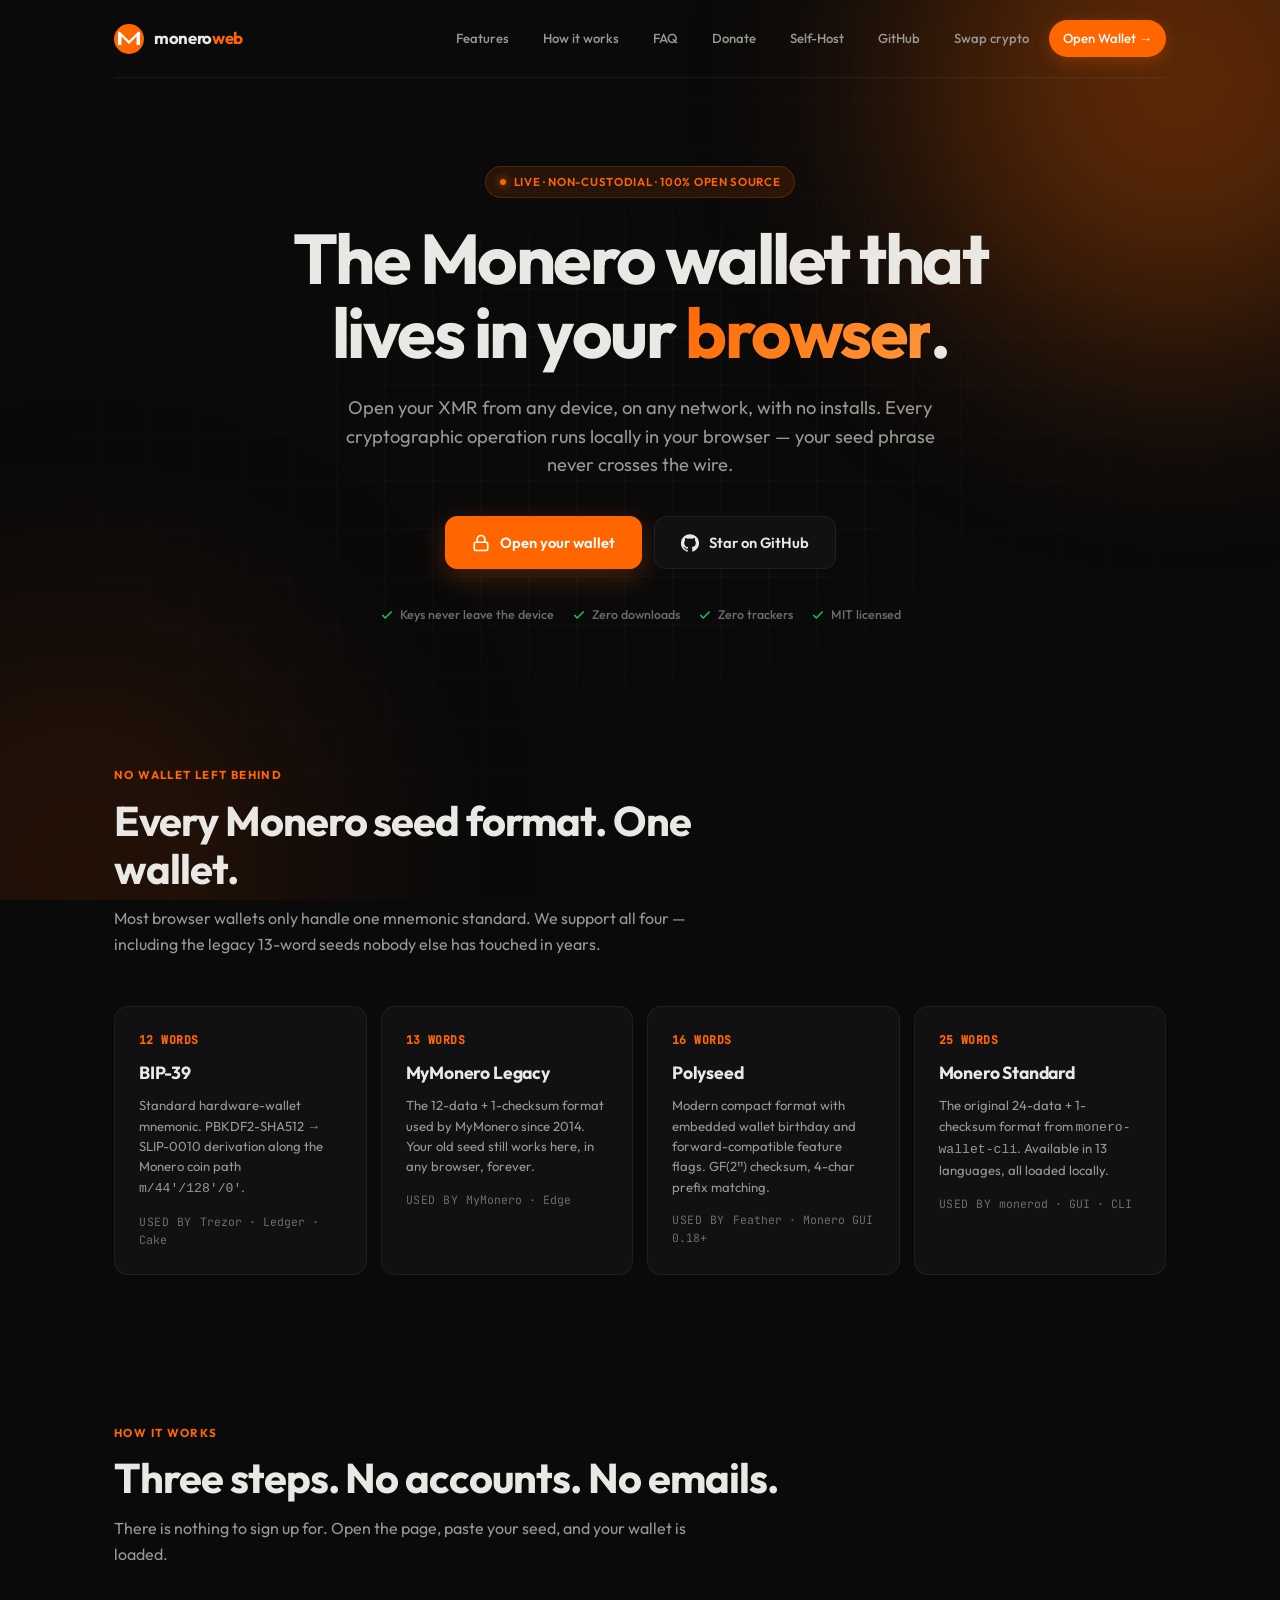
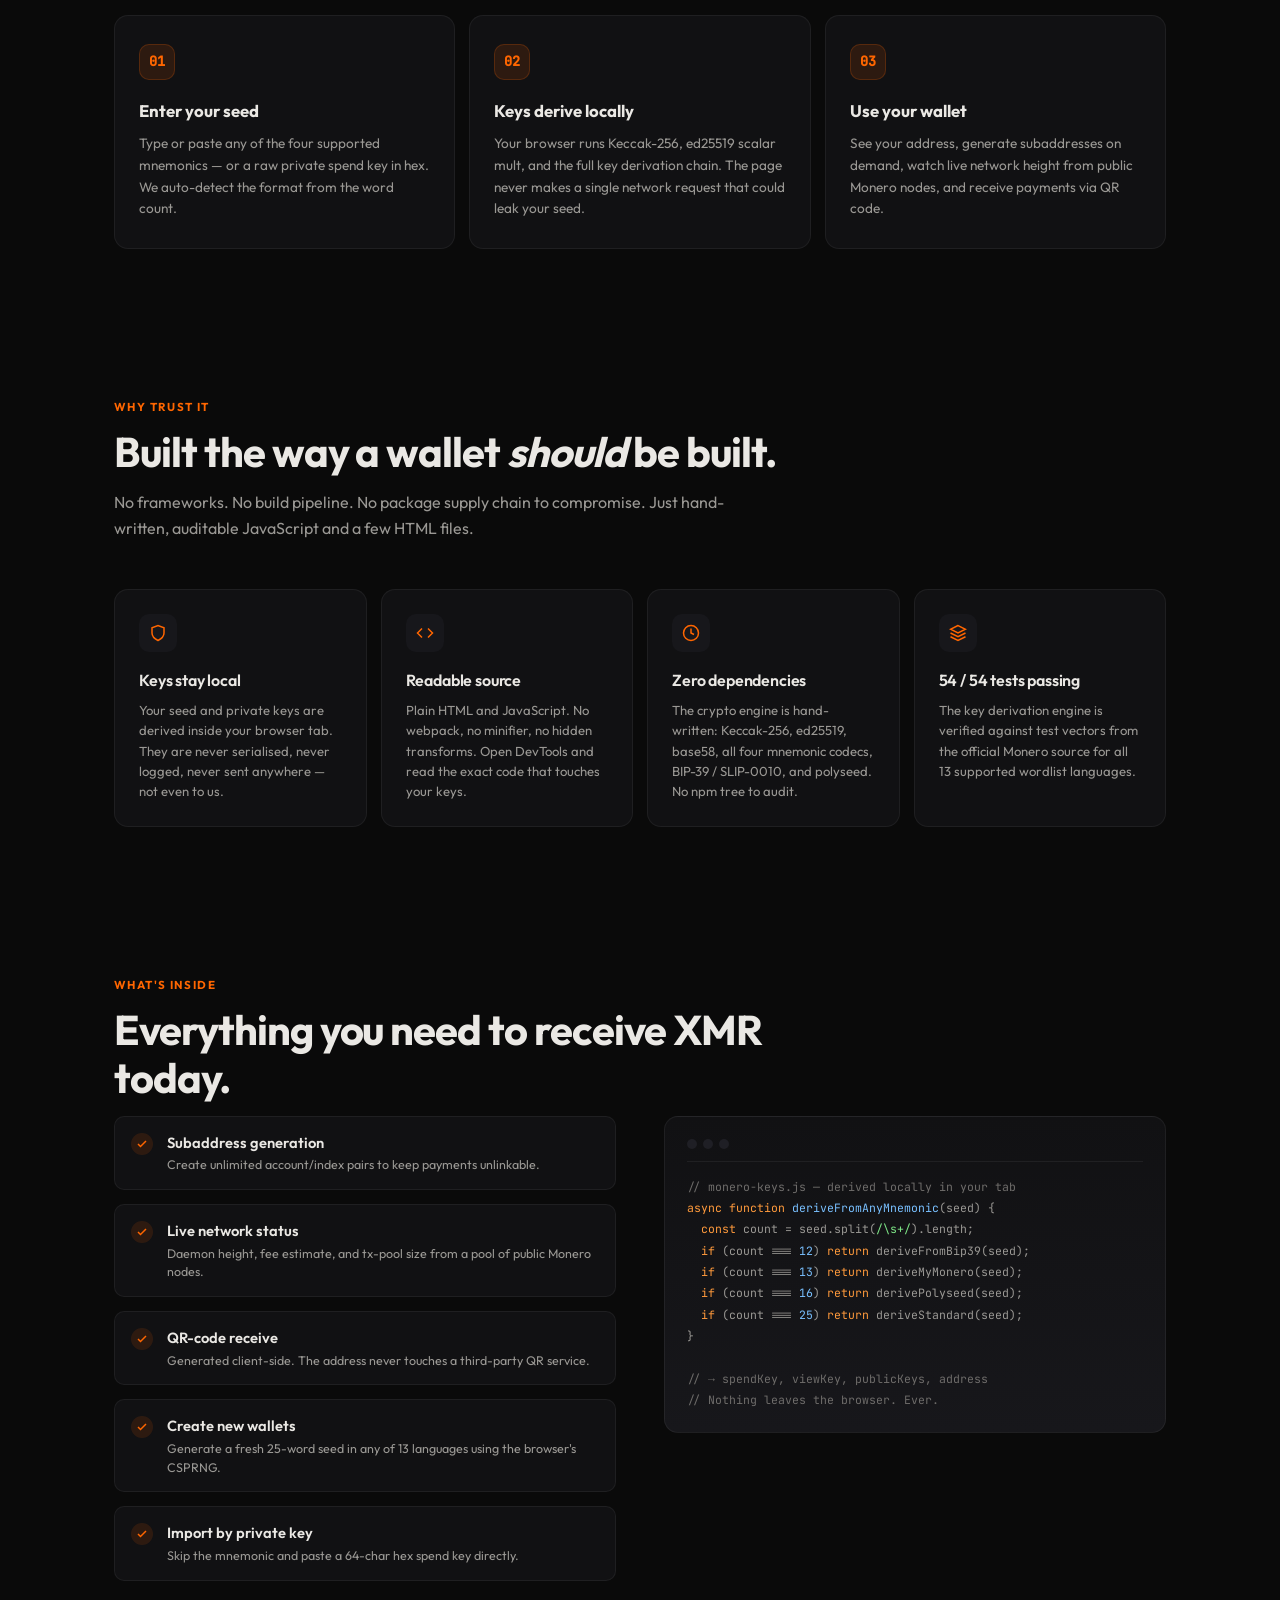
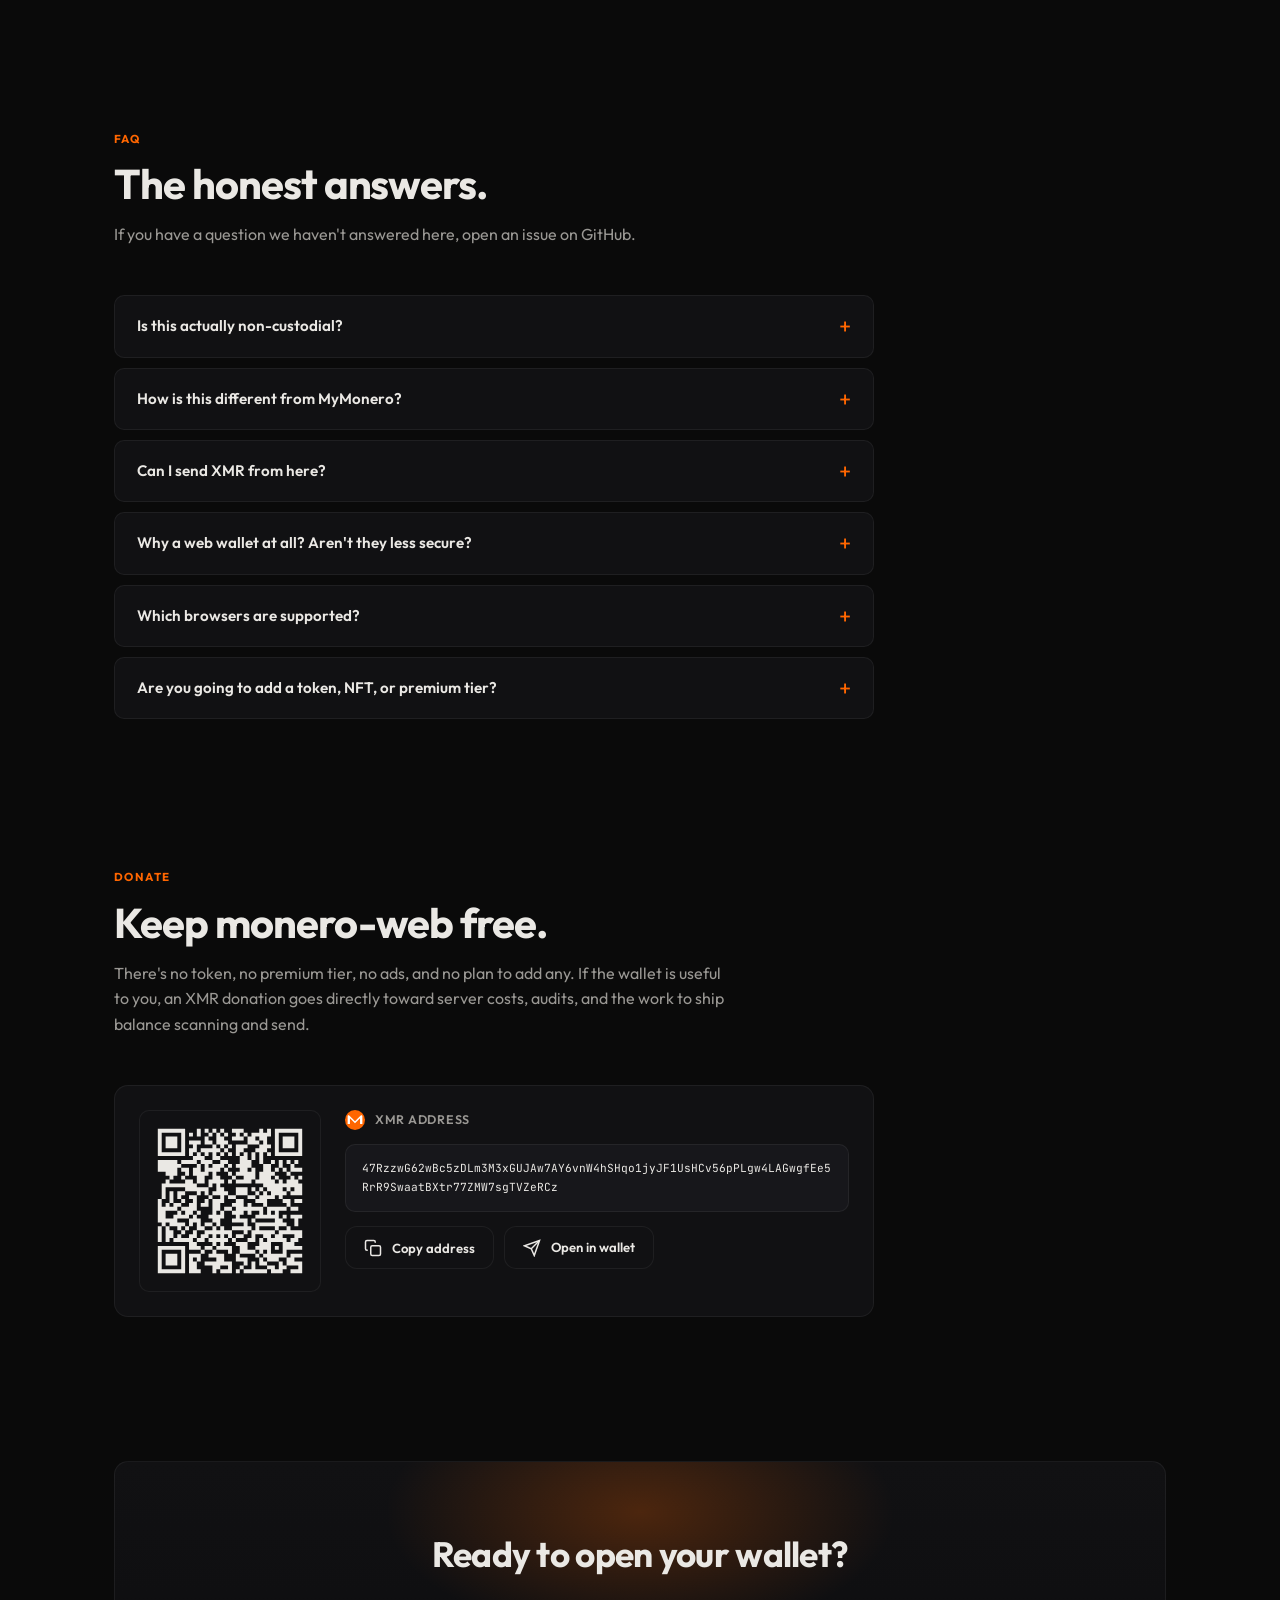
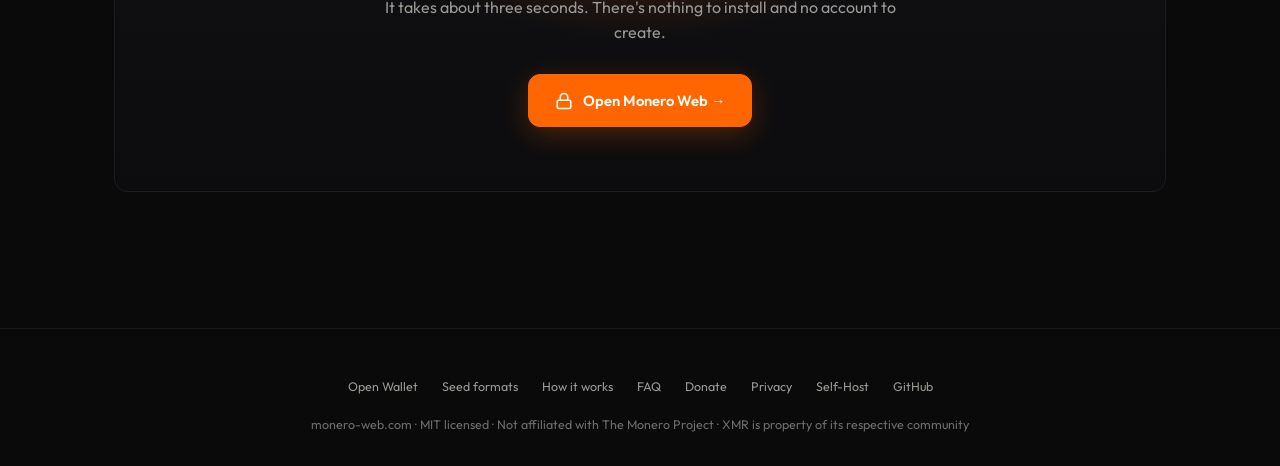
==== commit 4b265e40: "feat: add Trocador swap widget popup to nav Embeds the Trocador exchange widget in a modal overlay, " ====
--- a/index.html
+++ b/index.html
@@ -206,6 +206,7 @@
           <a href="#donate">Donate</a>
           <a href="/self-host">Self-Host</a>
           <a href="https://github.com/Medtabka/monero-web" target="_blank" rel="noopener">GitHub</a>
+          <a href="#" class="swap-popup-trigger">Swap crypto</a>
           <a href="/verify" class="cta">Open Wallet →</a>
         </div>
       </nav>
@@ -443,6 +444,7 @@
   </section>
 
   <script src="/js/index-page.js"></script>
+  <script src="/js/swap-popup.js" defer></script>
 
   <!-- ─── FINAL CTA ─── -->
   <section>
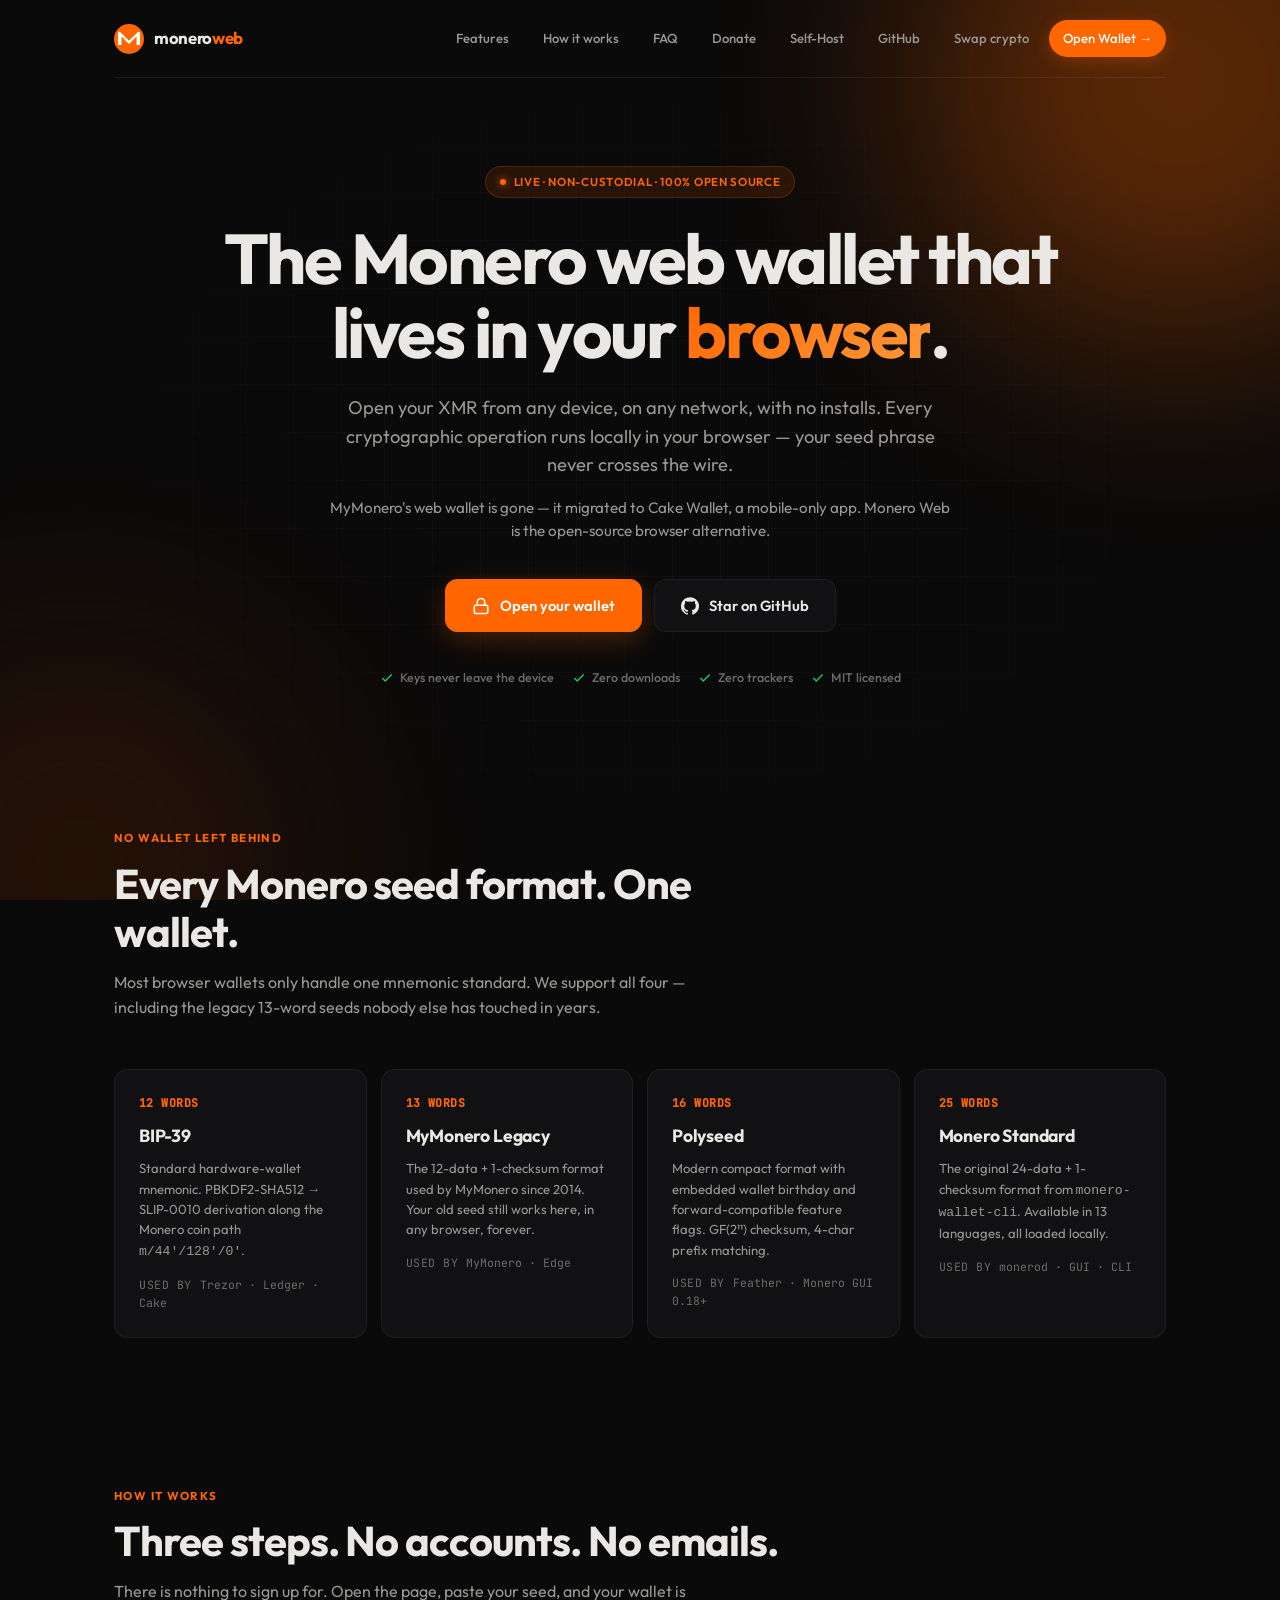
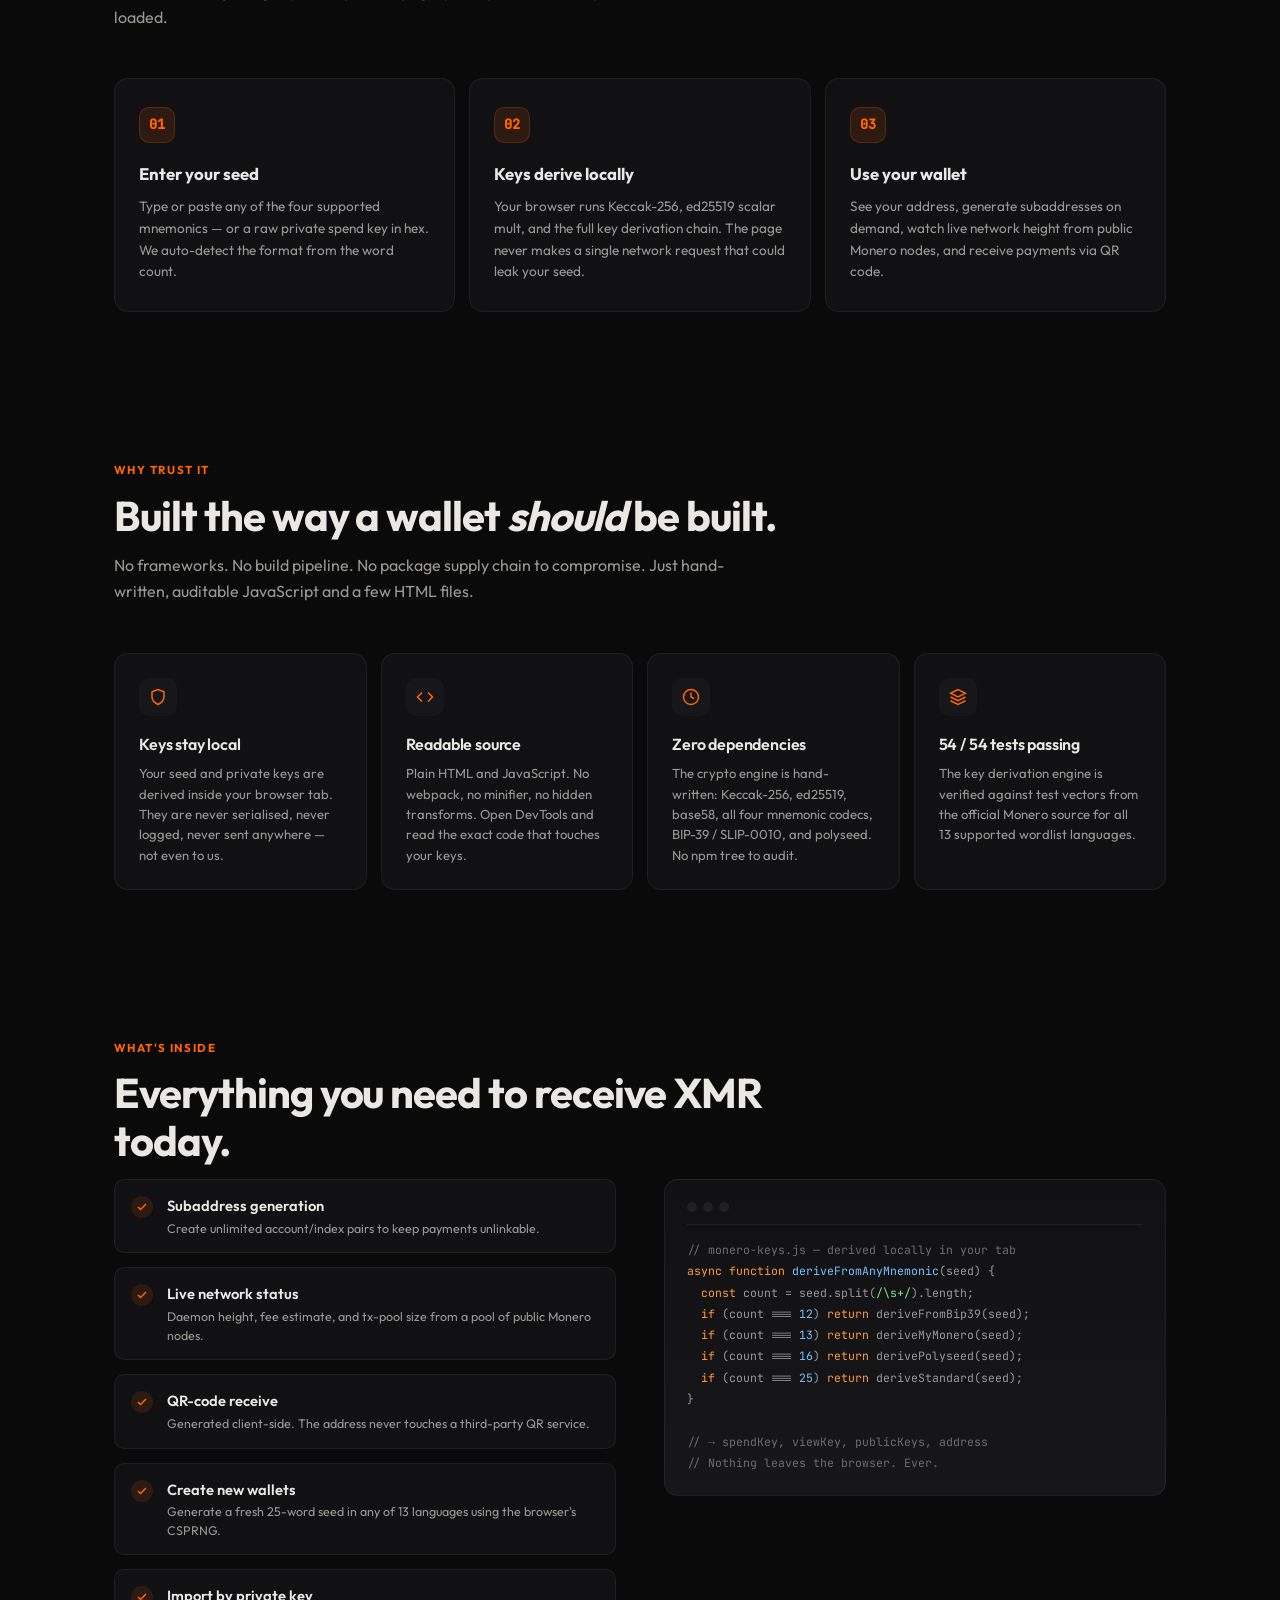
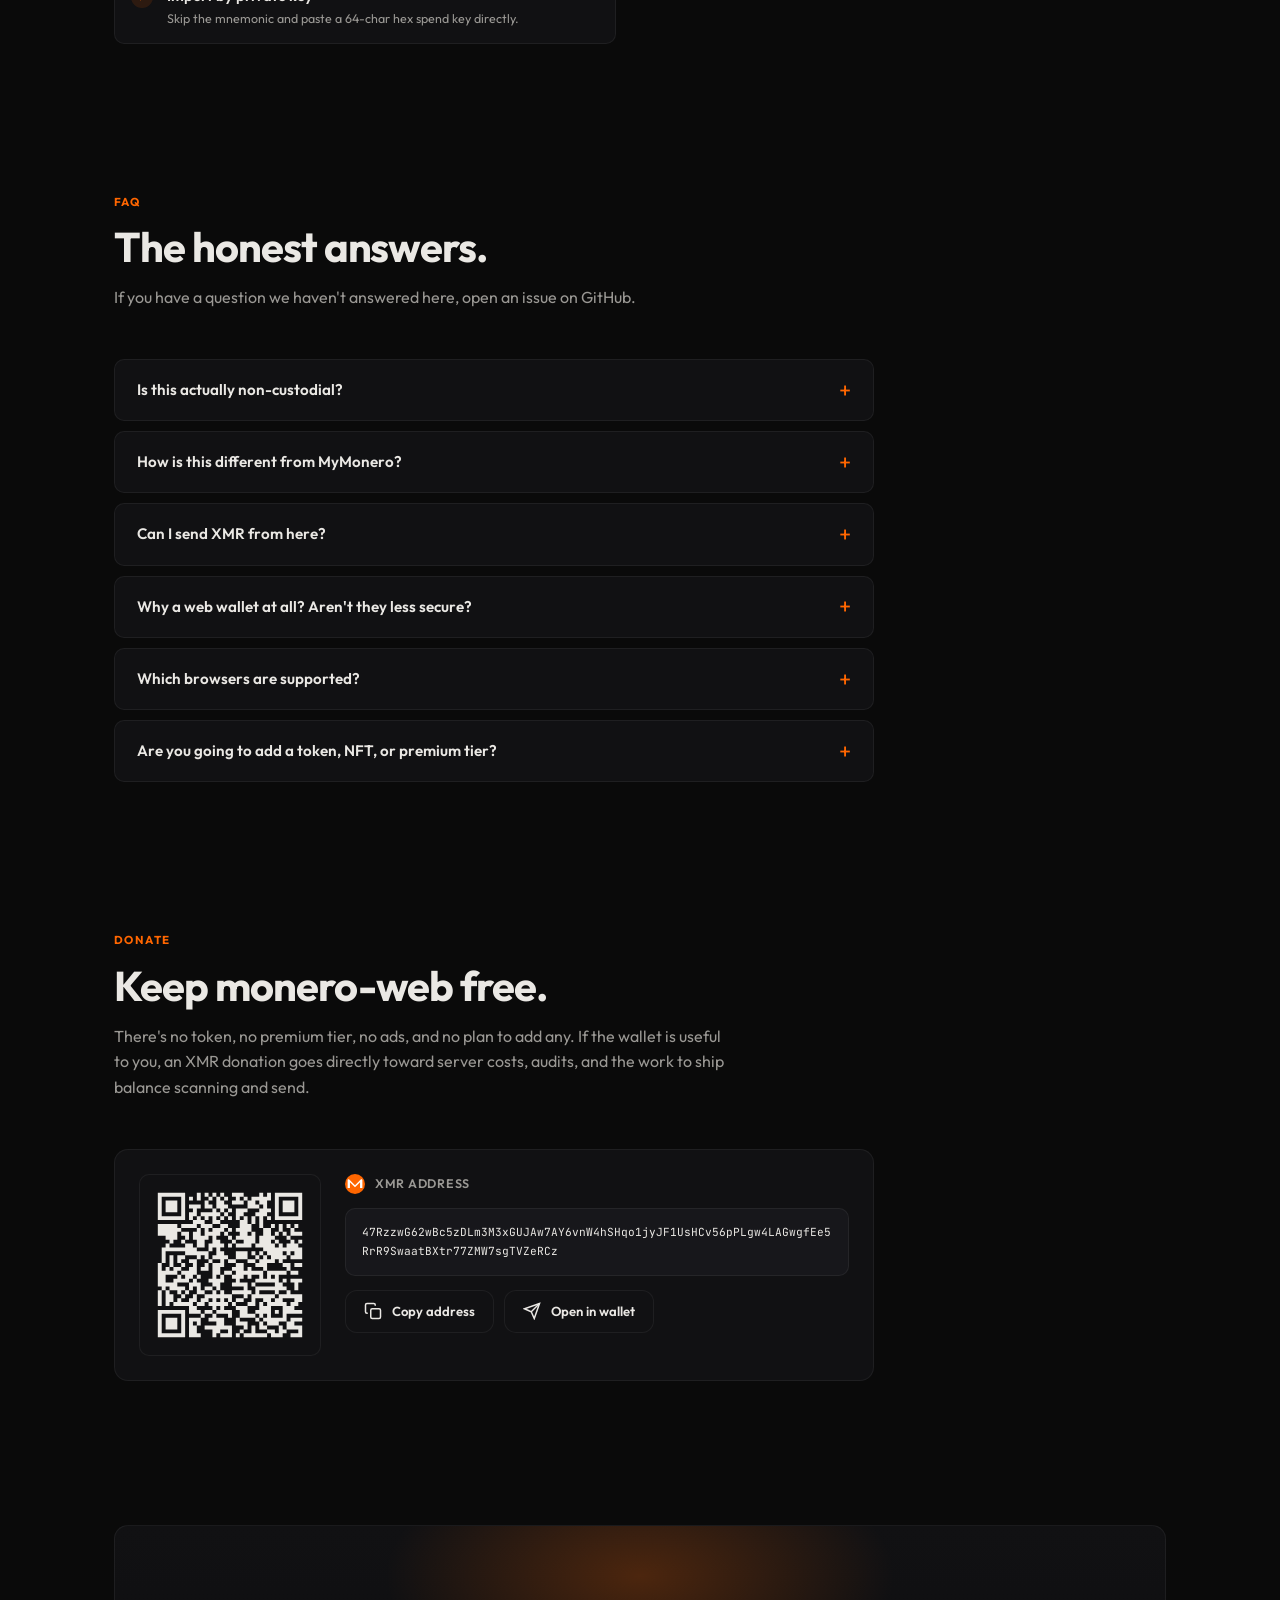
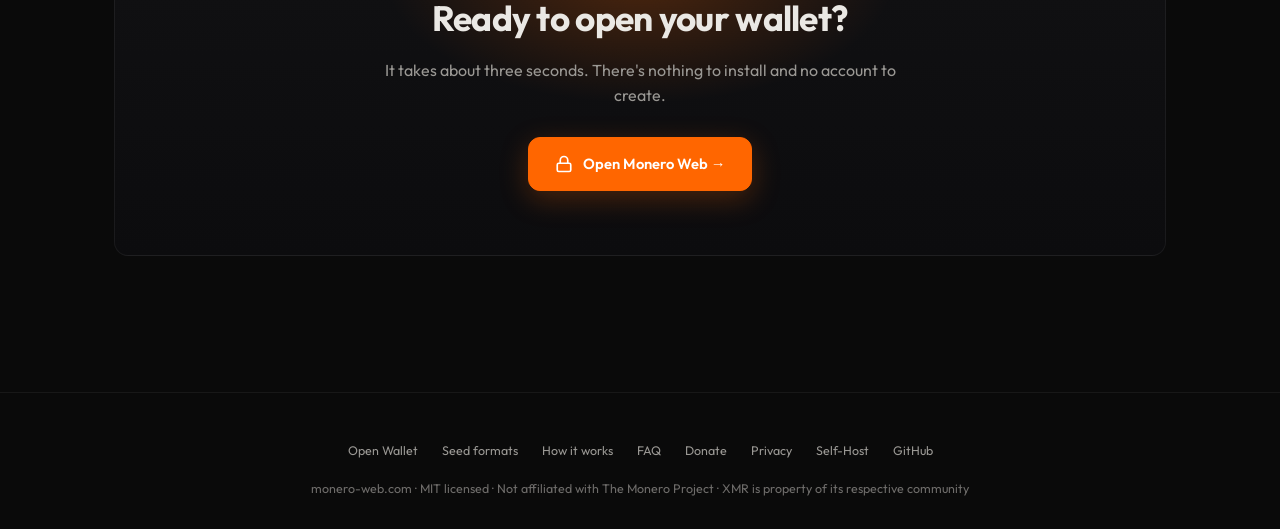
==== commit a88c3f69: "SEO: add FAQ schema, exact-match keywords, updated title/meta for MyMonero alternative targeting" ====
--- a/index.html
+++ b/index.html
@@ -3,13 +3,13 @@
 <head>
 <meta charset="UTF-8">
 <meta name="viewport" content="width=device-width, initial-scale=1.0">
-<title>Monero Web — Open-Source XMR Wallet in your Browser</title>
-<meta name="description" content="A non-custodial Monero wallet that runs entirely in your browser. Supports BIP-39, MyMonero 13-word, Polyseed 16-word and standard 25-word seeds. Open source. No downloads. Your keys never leave your device.">
+<title>Monero Web — Free Open-Source Monero Web Wallet | MyMonero Alternative</title>
+<meta name="description" content="Free, open-source Monero web wallet — the browser alternative now that MyMonero's web wallet is gone. Non-custodial, client-side signing. Supports BIP-39, MyMonero 13-word, Polyseed and 25-word seeds. No downloads. Your keys never leave your device.">
 <meta name="keywords" content="monero wallet, xmr web wallet, monero browser wallet, mymonero alternative, polyseed, bip39 monero, non-custodial monero, open source xmr">
 <link rel="canonical" href="https://monero-web.com">
 <link rel="sitemap" type="application/xml" href="/sitemap.xml">
 
-<meta property="og:title" content="Monero Web — Open-Source XMR Wallet in your Browser">
+<meta property="og:title" content="Monero Web — Open-Source Monero Web Wallet in your Browser">
 <meta property="og:description" content="Access your Monero from any browser. Four seed formats. Non-custodial. Open source. Zero downloads.">
 <meta property="og:url" content="https://monero-web.com">
 <meta property="og:type" content="website">
@@ -26,6 +26,7 @@
   "@type": "WebApplication",
   "name": "Monero Web",
   "url": "https://monero-web.com",
+  "description": "Free, open-source Monero web wallet. Non-custodial with client-side signing. Supports BIP-39, MyMonero 13-word, Polyseed and 25-word standard seeds.",
   "applicationCategory": "FinanceApplication",
   "operatingSystem": "Any modern browser",
   "offers": { "@type": "Offer", "price": "0", "priceCurrency": "USD" },
@@ -33,7 +34,64 @@
 }
 </script>
 
-<link rel="icon" type="image/svg+xml" href="data:image/svg+xml,%3Csvg viewBox='0 0 256 256' xmlns='http://www.w3.org/2000/svg'%3E%3Ccircle cx='128' cy='128' r='128' fill='%23ff6600'/%3E%3Cpath d='M63.5 178.2V105.7l64.5 64.5 64.5-64.5v72.5h29.8v-99.9c0-6.7-5.4-12.1-12.1-12.1-3.2 0-6.3 1.3-8.6 3.5L128 143.3 54.4 69.7c-2.3-2.3-5.3-3.5-8.6-3.5-6.7 0-12.1 5.4-12.1 12.1v99.9h29.8z' fill='%23fff'/%3E%3C/svg%3E">
+<script type="application/ld+json">
+{
+  "@context": "https://schema.org",
+  "@type": "FAQPage",
+  "mainEntity": [
+    {
+      "@type": "Question",
+      "name": "Is this actually non-custodial?",
+      "acceptedAnswer": {
+        "@type": "Answer",
+        "text": "Yes. Your seed and private keys never leave your browser tab. The wallet only talks to the network for read-only RPC calls (block height, fee estimate) — and those calls don't include any of your keys."
+      }
+    },
+    {
+      "@type": "Question",
+      "name": "How is this different from MyMonero?",
+      "acceptedAnswer": {
+        "@type": "Answer",
+        "text": "MyMonero was a light-wallet service that scanned the blockchain on your behalf using your view key. Monero Web runs the same architecture with a self-hosted light-wallet server (monero-lws). Your spend key never leaves your browser. The entire stack is open source and self-hostable."
+      }
+    },
+    {
+      "@type": "Question",
+      "name": "Can I send XMR from this web wallet?",
+      "acceptedAnswer": {
+        "@type": "Answer",
+        "text": "Yes. The wallet uses a light-wallet server (monero-lws) to scan the blockchain for your spendable outputs, then constructs and signs the transaction entirely in your browser using WebAssembly. Your spend key never leaves your browser tab."
+      }
+    },
+    {
+      "@type": "Question",
+      "name": "Why a web wallet? Aren't they less secure?",
+      "acceptedAnswer": {
+        "@type": "Answer",
+        "text": "A web wallet you can read the source of is no less secure than a desktop app — both run code on hardware you control. We mitigate supply-chain risk with zero npm dependencies, no build pipeline, and strict CSP. You can also clone the repo and serve it locally."
+      }
+    },
+    {
+      "@type": "Question",
+      "name": "Which browsers are supported?",
+      "acceptedAnswer": {
+        "@type": "Answer",
+        "text": "Anything modern with SubtleCrypto and BigInt — Chrome, Firefox, Safari, Brave, Edge, Tor Browser. No special permissions, no extensions."
+      }
+    },
+    {
+      "@type": "Question",
+      "name": "Are you going to add a token, NFT, or premium tier?",
+      "acceptedAnswer": {
+        "@type": "Answer",
+        "text": "No. The wallet is MIT-licensed, free, and will stay that way. There is no token, no fee, no premium plan."
+      }
+    }
+  ]
+}
+</script>
+
+<link rel="icon" type="image/svg+xml" href="/favicon.svg">
 <link rel="stylesheet" href="/fonts/fonts.css">
 
 <style>
@@ -217,8 +275,9 @@
   <section class="hero">
     <div class="container">
       <div class="hero-badge"><span class="dot"></span> Live · Non-Custodial · 100% Open Source</div>
-      <h1>The Monero wallet that<br>lives in your <span class="accent">browser</span>.</h1>
+      <h1>The Monero web wallet that<br>lives in your <span class="accent">browser</span>.</h1>
       <p class="lead">Open your XMR from any device, on any network, with no installs. Every cryptographic operation runs locally in your browser — your seed phrase never crosses the wire.</p>
+      <p class="lead" style="font-size:.95rem;margin-top:-20px">MyMonero's web wallet is gone — it migrated to Cake Wallet, a mobile-only app. Monero Web is the open-source browser alternative.</p>
       <div class="hero-cta">
         <a href="/verify" class="btn btn-primary">
           <svg fill="none" stroke="currentColor" stroke-width="2.2" viewBox="0 0 24 24"><rect x="3" y="11" width="18" height="11" rx="2"/><path d="M7 11V7a5 5 0 0 1 10 0v4"/></svg>
